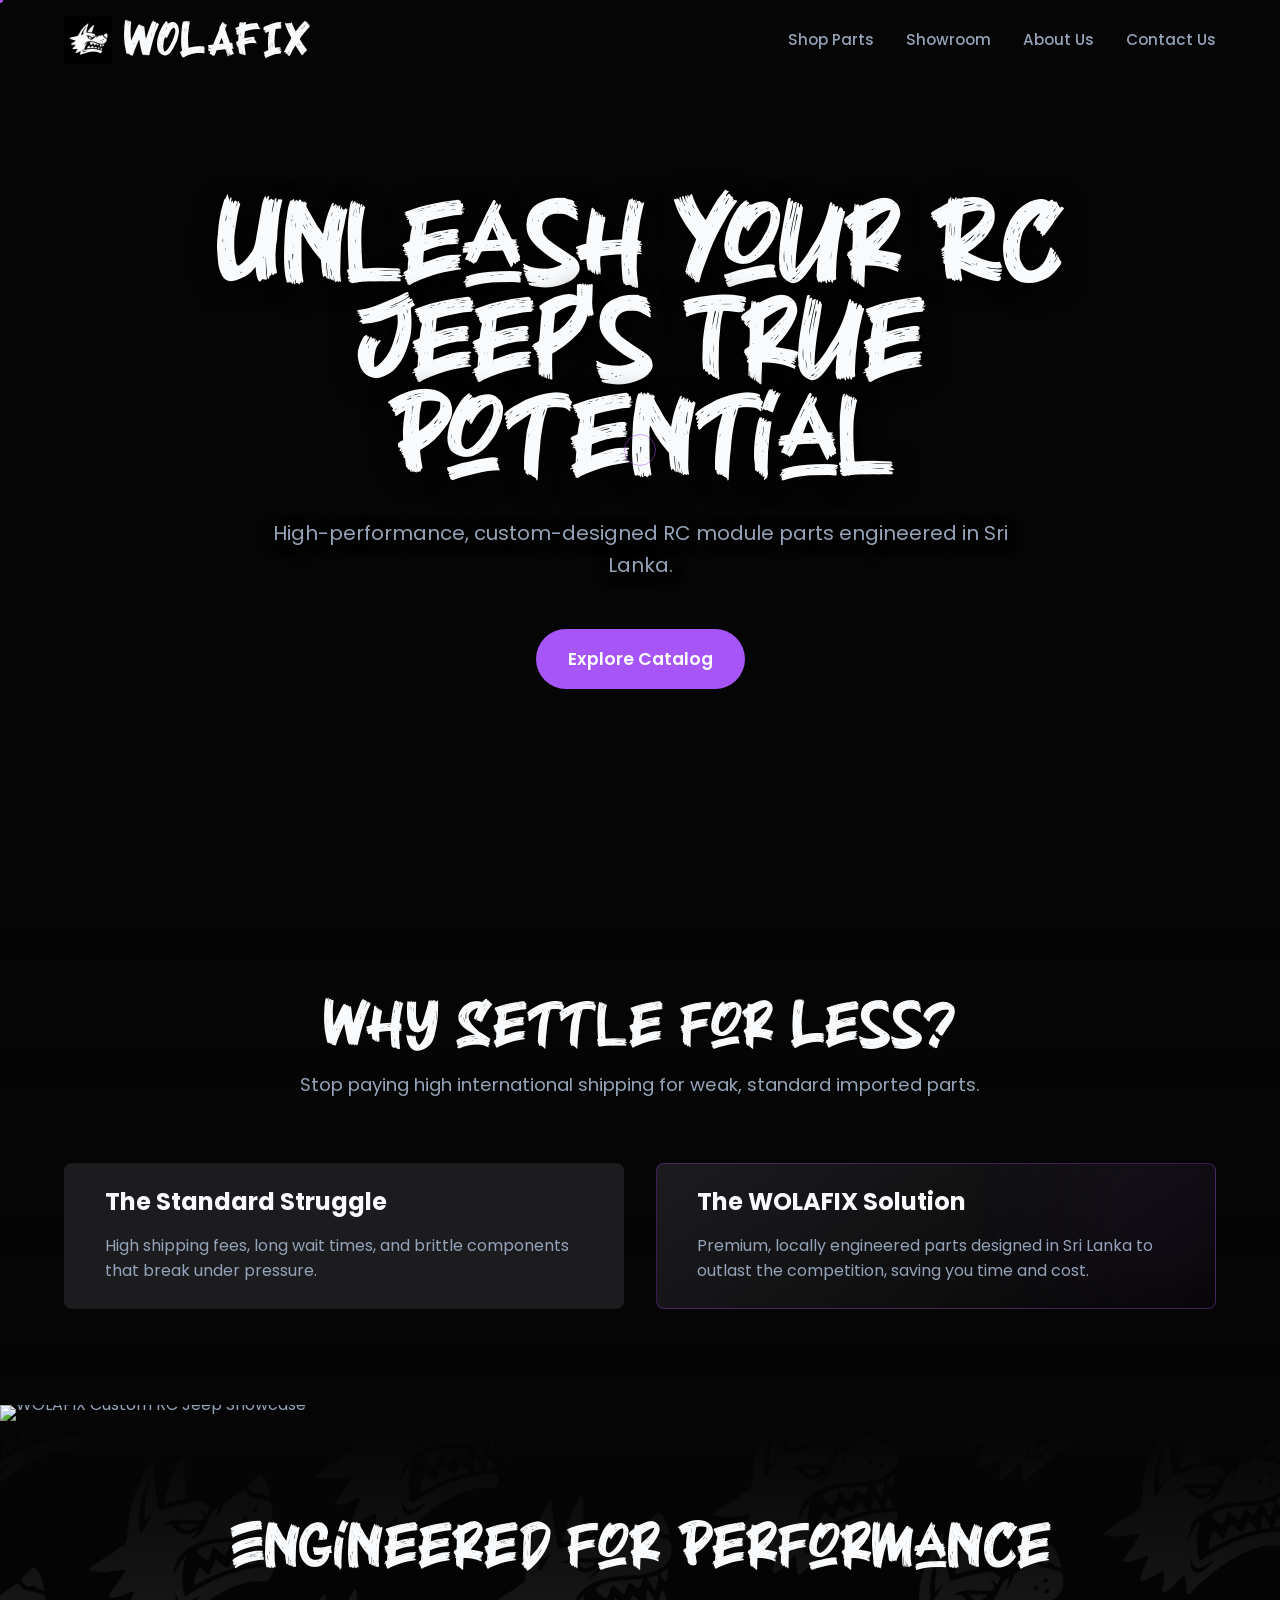
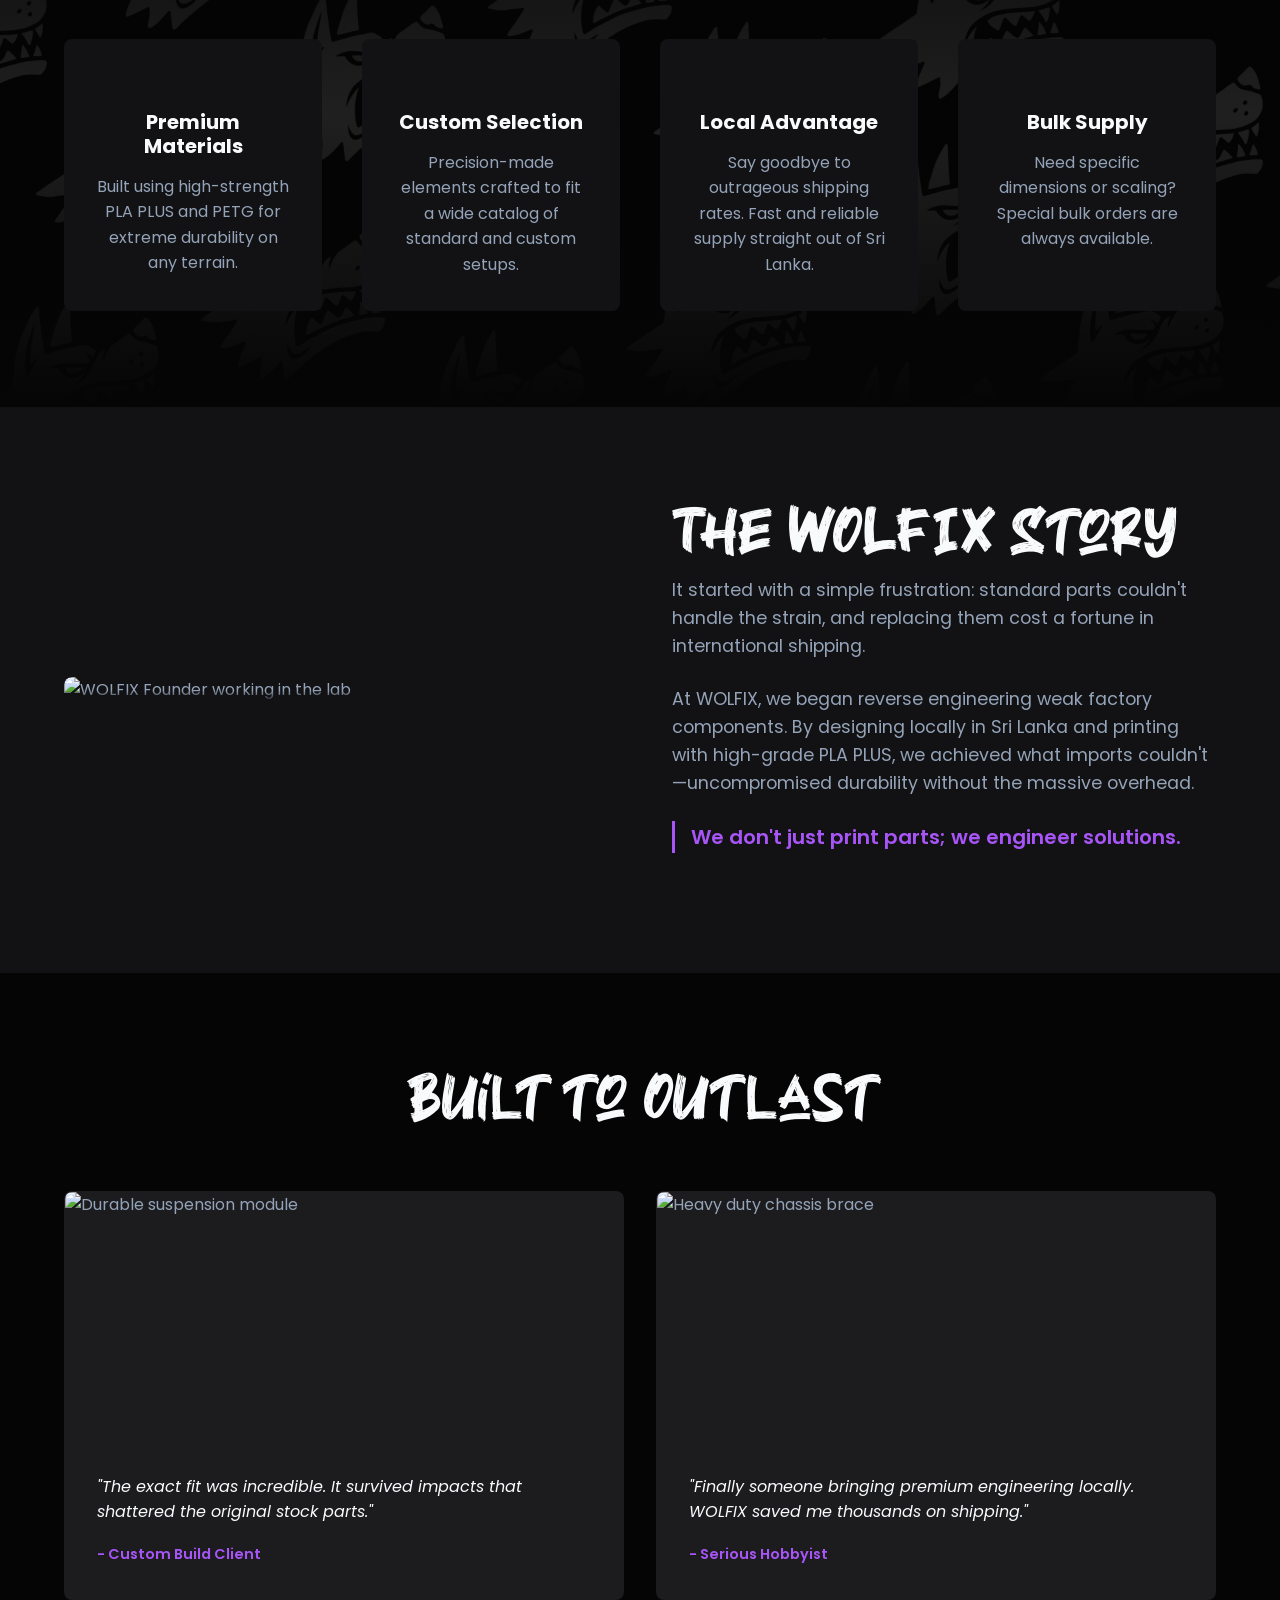
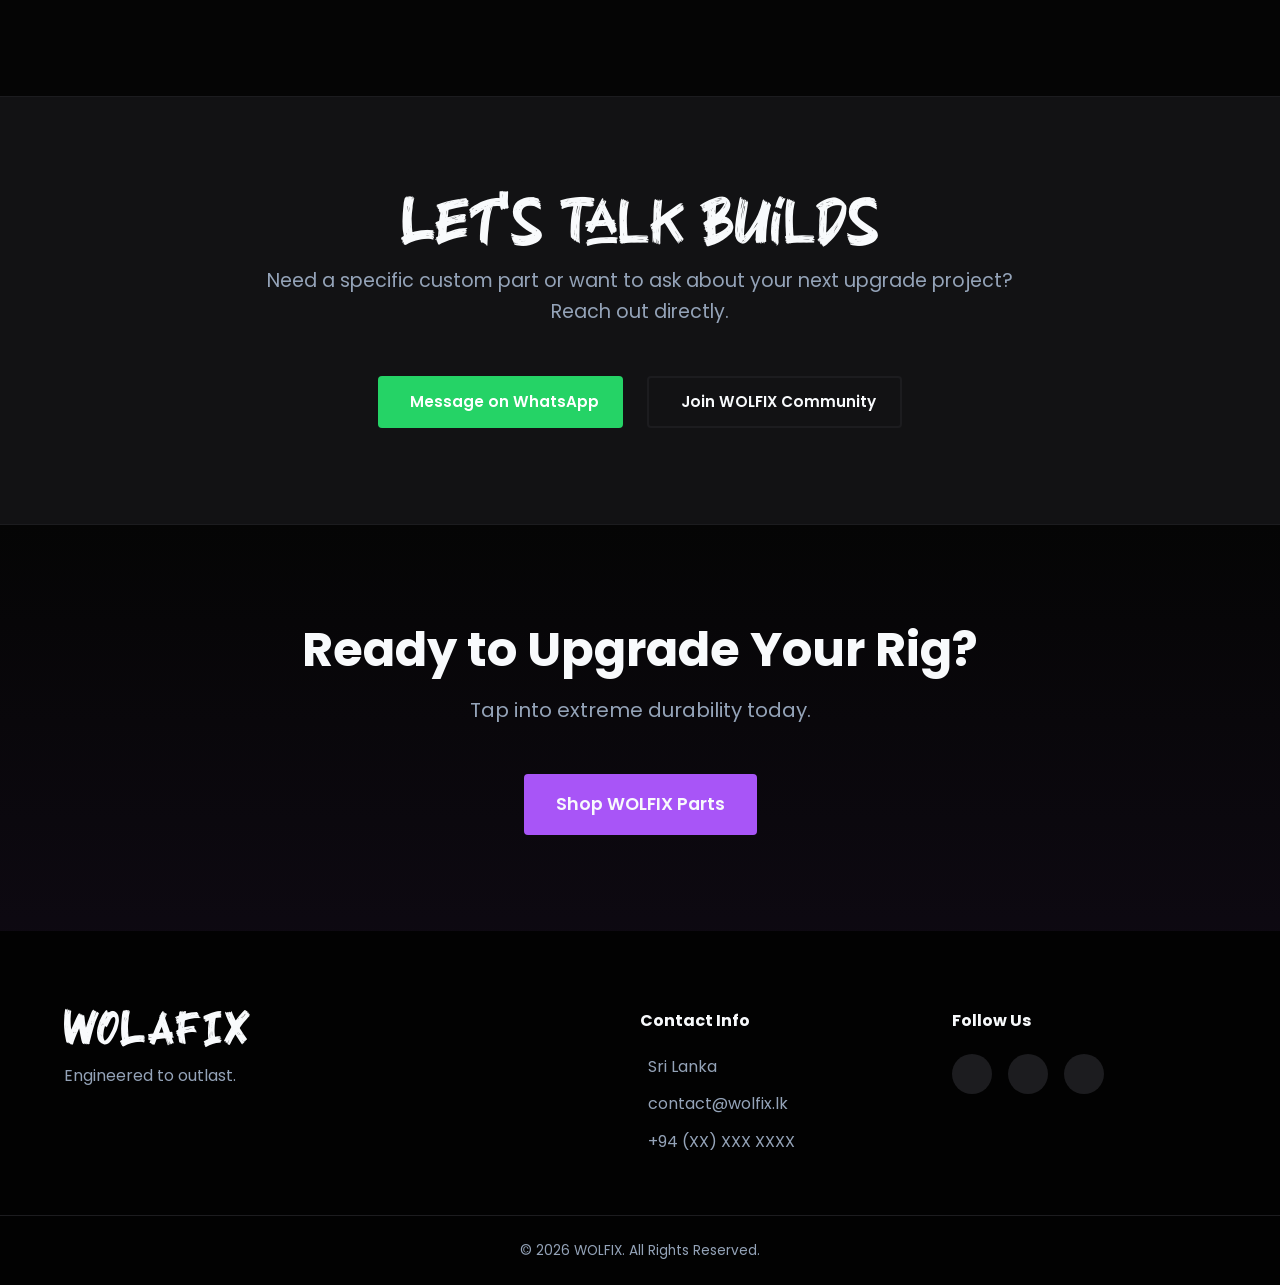
==== index.html @ de4fd27c "Complete 3 sections" ====
<!DOCTYPE html>
<html lang="en">

<head>
    <meta charset="UTF-8">
    <meta name="viewport" content="width=device-width, initial-scale=1.0">
    <title>WOLFIX | Premium RC Jeep Module Parts</title>
    <!-- Poppins Font -->
    <link rel="preconnect" href="https://fonts.googleapis.com">
    <link rel="preconnect" href="https://fonts.gstatic.com" crossorigin>
    <link href="https://fonts.googleapis.com/css2?family=Poppins:wght@300;400;500;600;700;800&display=swap"
        rel="stylesheet">
    <!-- Phosphor Icons -->
    <script src="https://unpkg.com/@phosphor-icons/web"></script>
    <!-- Animated Icons Scripts -->
    <script src="https://animatedicons.co/scripts/embed-animated-icons.js"></script>
    <link rel="stylesheet" href="style.css">
</head>

<body>

    <!-- Section 01: Header -->
    <header class="site-header">
        <div class="container header-inner">
            <a href="#" class="logo-container">
                <img src="images/logo.png" alt="WOLAFIX Logo" class="brand-logo">
                <span class="logo">WOLAFIX</span>
            </a>

            <nav class="desktop-nav">
                <ul class="nav-links">
                    <li><a href="#shop" class="nav-link">Shop Parts</a></li>
                    <li><a href="#showroom" class="nav-link">Showroom</a></li>
                    <li><a href="#about" class="nav-link">About Us</a></li>
                    <li><a href="#contact" class="nav-link">Contact Us</a></li>
                </ul>
            </nav>

            <button class="menu-toggle" aria-label="Toggle Menu">
                <i class="ph ph-list"></i>
            </button>
        </div>

        <!-- Mobile Dropdown Sidebar Menu -->
        <nav class="mobile-nav">
            <ul class="nav-links">
                <li><a href="#shop" class="nav-link">Shop Parts</a></li>
                <li><a href="#showroom" class="nav-link">Showroom</a></li>
                <li><a href="#about" class="nav-link">About Us</a></li>
                <li><a href="#contact" class="nav-link">Contact Us</a></li>
            </ul>
        </nav>
    </header>

    <main>
        <!-- Section 02: Hero -->
        <section class="hero hidden-section section-padding">
            <div class="container hero-inner text-center">
                <div class="hero-content mx-auto" style="max-width: 900px; margin: 0 auto;">
                    <h1 class="hero-title font-blackrocker">Unleash Your RC Jeep's True Potential</h1>
                    <p class="hero-subtitle font-poppins">High-performance, custom-designed RC module parts engineered
                        in Sri Lanka.</p>
                    <a href="#shop" class="btn btn-primary btn-large glow-hover btn-pill font-poppins">Explore
                        Catalog</a>
                </div>
            </div>
        </section>

        <!-- Section 03: The Problem/Solution -->
        <section class="problem-solution hidden-section section-padding">
            <div class="container">
                <div class="section-header text-center">
                    <h2 class="section-title">Why Settle for Less?</h2>
                    <p class="section-desc">Stop paying high international shipping for weak, standard imported parts.
                    </p>
                </div>

                <div class="solution-grid">
                    <div class="card problem-card">
                        <h3 class="card-title">The Standard Struggle</h3>
                        <p>High shipping fees, long wait times, and brittle components that break under pressure.</p>
                    </div>
                    <div class="card solution-card highlight-card">
                        <h3 class="card-title">The WOLAFIX Solution</h3>
                        <p>Premium, locally engineered parts designed in Sri Lanka to outlast the competition, saving
                            you time and cost.</p>
                    </div>
                </div>
            </div>
        </section>

        <!-- Section 03.5: Full Image Showcase -->
        <section class="full-width-image hidden-section">
            <img src="images/jp01.png" alt="WOLAFIX Custom RC Jeep Showcase" class="full-img">
        </section>

        <!-- Section 04: Features/Benefits -->
        <section class="features hidden-section section-padding">
            <div class="container">
                <h2 class="section-title text-center">Engineered for Performance</h2>
                <div class="features-grid">
                    <!-- Feature 1 -->
                    <div class="feature-item">
                        <div class="feature-icon" style="padding: 0; background: transparent;">
                            <animated-icons
                                src="https://animatedicons.co/get-icon?name=Product&style=minimalistic&token=64f0cb11-7ef5-4030-8e65-e6b4975a0256"
                                trigger="loop"
                                attributes='{"variationThumbColour":"#a855f7","variationName":"Two Tone","variationNumber":2,"numberOfGroups":2,"backgroundIsGroup":false,"strokeWidth":1,"defaultColours":{"group-1":"#f8fafc","group-2":"#a855f7","background":"transparent"}}'
                                height="65"
                                width="65"
                            ></animated-icons>
                        </div>
                        <h3 class="feature-title">Premium Materials</h3>
                        <p>Built using high-strength PLA PLUS and PETG for extreme durability on any terrain.</p>
                    </div>
                    <!-- Feature 2 -->
                    <div class="feature-item">
                        <div class="feature-icon" style="padding: 0; background: transparent;">
                            <animated-icons
                                src="https://animatedicons.co/get-icon?name=Man%20with%20Cart&style=minimalistic&token=dcd96639-df23-4ff0-880e-cc5596970a50"
                                trigger="loop"
                                attributes='{"variationThumbColour":"#a855f7","variationName":"Two Tone","variationNumber":2,"numberOfGroups":2,"backgroundIsGroup":false,"strokeWidth":1,"defaultColours":{"group-1":"#f8fafc","group-2":"#a855f7","background":"transparent"}}'
                                height="65"
                                width="65"
                            ></animated-icons>
                        </div>
                        <h3 class="feature-title">Custom Selection</h3>
                        <p>Precision-made elements crafted to fit a wide catalog of standard and custom setups.</p>
                    </div>
                    <!-- Feature 3 -->
                    <div class="feature-item">
                        <div class="feature-icon" style="padding: 0; background: transparent;">
                            <animated-icons
                                src="https://animatedicons.co/get-icon?name=location&style=minimalistic&token=45b3e531-a5b4-4725-afdf-330d67562c0e"
                                trigger="loop"
                                attributes='{"variationThumbColour":"#a855f7","variationName":"Two Tone","variationNumber":2,"numberOfGroups":2,"backgroundIsGroup":false,"strokeWidth":1,"defaultColours":{"group-1":"#f8fafc","group-2":"#a855f7","background":"transparent"}}'
                                height="65"
                                width="65"
                            ></animated-icons>
                        </div>
                        <h3 class="feature-title">Local Advantage</h3>
                        <p>Say goodbye to outrageous shipping rates. Fast and reliable supply straight out of Sri Lanka.
                        </p>
                    </div>
                    <!-- Feature 4 -->
                    <div class="feature-item">
                        <div class="feature-icon" style="padding: 0; background: transparent;">
                            <animated-icons
                                src="https://animatedicons.co/get-icon?name=Cart%20V1&style=minimalistic&token=59221abf-fecf-42e8-8159-20b4d18b8713"
                                trigger="loop"
                                attributes='{"variationThumbColour":"#a855f7","variationName":"Two Tone","variationNumber":2,"numberOfGroups":2,"backgroundIsGroup":false,"strokeWidth":1,"defaultColours":{"group-1":"#f8fafc","group-2":"#a855f7","background":"transparent"}}'
                                height="65"
                                width="65"
                            ></animated-icons>
                        </div>
                        <h3 class="feature-title">Bulk Supply</h3>
                        <p>Need specific dimensions or scaling? Special bulk orders are always available.</p>
                    </div>
                </div>
            </div>
        </section>

        <!-- Section 05: About the Founder -->
        <section id="about" class="about-founder hidden-section section-padding">
            <div class="container split-layout">
                <div class="about-image-wrapper">
                    <!-- Placeholder Founder Image -->
                    <img src="images/founder-workshop.png" alt="WOLFIX Founder working in the lab" class="founder-img">
                </div>
                <div class="about-content">
                    <h2 class="section-title">The WOLFIX Story</h2>
                    <p>It started with a simple frustration: standard parts couldn't handle the strain, and replacing
                        them cost a fortune in international shipping.</p>
                    <p>At WOLFIX, we began reverse engineering weak factory components. By designing locally in Sri
                        Lanka and printing with high-grade PLA PLUS, we achieved what imports couldn't—uncompromised
                        durability without the massive overhead.</p>
                    <p class="highlight-text">We don't just print parts; we engineer solutions.</p>
                </div>
            </div>
        </section>

        <!-- Section 06: Testimonials / Proof -->
        <section class="testimonials hidden-section section-padding">
            <div class="container">
                <h2 class="section-title text-center">Built to Outlast</h2>
                <div class="gallery-grid">
                    <div class="gallery-item card">
                        <img src="images/proof01.png" alt="Durable suspension module" class="proof-img">
                        <div class="quote">
                            <p>"The exact fit was incredible. It survived impacts that shattered the original stock
                                parts."</p>
                            <span class="author">- Custom Build Client</span>
                        </div>
                    </div>
                    <div class="gallery-item card">
                        <img src="images/proof02.png" alt="Heavy duty chassis brace" class="proof-img">
                        <div class="quote">
                            <p>"Finally someone bringing premium engineering locally. WOLFIX saved me thousands on
                                shipping."</p>
                            <span class="author">- Serious Hobbyist</span>
                        </div>
                    </div>
                </div>
            </div>
        </section>

        <!-- Section 07: Contact Us -->
        <section id="contact" class="contact hidden-section section-padding">
            <div class="container text-center max-w-lg">
                <h2 class="section-title">Let's Talk Builds</h2>
                <p class="contact-desc">Need a specific custom part or want to ask about your next upgrade project?
                    Reach out directly.</p>

                <div class="contact-actions">
                    <a href="https://wa.me/94700000000" target="_blank" class="btn btn-primary btn-whatsapp hover-lift">
                        <i class="ph ph-whatsapp-logo"></i> Message on WhatsApp
                    </a>
                    <a href="#" target="_blank" class="btn btn-secondary hover-lift">
                        <i class="ph ph-users"></i> Join WOLFIX Community
                    </a>
                </div>
            </div>
        </section>

        <!-- Section 08: Final Call to Action -->
        <section class="final-cta hidden-section section-padding cta-bg">
            <div class="container text-center">
                <h2 class="cta-title">Ready to Upgrade Your Rig?</h2>
                <p class="cta-subtitle">Tap into extreme durability today.</p>
                <a href="#shop" class="btn btn-primary btn-large glow-hover">Shop WOLFIX Parts</a>
            </div>
        </section>
    </main>

    <!-- Section 09: Footer -->
    <footer class="site-footer">
        <div class="container footer-inner">
            <div class="footer-brand">
                <h3 class="logo footer-logo">WOLAFIX</h3>
                <p>Engineered to outlast.</p>
            </div>

            <div class="footer-contact">
                <h4>Contact Info</h4>
                <p><i class="ph ph-map-pin"></i> Sri Lanka</p>
                <p><i class="ph ph-envelope"></i> contact@wolfix.lk</p>
                <p><i class="ph ph-phone"></i> +94 (XX) XXX XXXX</p>
            </div>

            <div class="footer-social">
                <h4>Follow Us</h4>
                <div class="social-links">
                    <a href="#" aria-label="Facebook"><i class="ph ph-facebook-logo"></i></a>
                    <a href="#" aria-label="Instagram"><i class="ph ph-instagram-logo"></i></a>
                    <a href="#" aria-label="TikTok"><i class="ph ph-tiktok-logo"></i></a>
                </div>
            </div>
        </div>
        <div class="footer-bottom text-center">
            <p>&copy; 2026 WOLFIX. All Rights Reserved.</p>
        </div>
    </footer>

    <script src="main.js"></script>
    <script src="cursor.js"></script>
</body>

</html>
---- style.css ----
/*=============================================================================
  WOLFIX | Premium RC Jeep Module Parts - CSS Stylesheet
=============================================================================*/
@font-face {
    font-family: 'BlackRocker';
    src: url('./fonts/black-rocker-font/BlackRocker-ZVOpB.otf') format('opentype');
    font-weight: normal;
    font-style: normal;
}

/* CSS Variables */
:root {
    --color-bg-black: #050505;
    --color-bg-ash: #121214;
    --color-bg-ash-light: #1c1c1f;
    --color-primary-purple: #a855f7;
    --color-primary-purple-glow: rgba(168, 85, 247, 0.4);
    --color-primary-purple-hover: #b975f8;
    
    --color-text-white: #f8fafc;
    --color-text-ash: #94a3b8;
    
    --font-heading: 'Poppins', sans-serif;
    --font-body: 'Poppins', sans-serif;
    
    --transition-fast: 0.2s ease-out;
    --transition-smooth: 0.4s cubic-bezier(0.16, 1, 0.3, 1);
}

/* Reset & Base Styles */
* {
    margin: 0;
    padding: 0;
    box-sizing: border-box;
}

html {
    scroll-behavior: smooth;
    scroll-padding-top: 80px;
    font-size: 16px;
}

body {
    font-family: var(--font-body);
    background-color: var(--color-bg-black);
    color: var(--color-text-ash);
    line-height: 1.6;
    overflow-x: hidden;
}

/*=========================================
  Custom Cursor
=========================================*/
body.has-custom-cursor,
body.has-custom-cursor a,
body.has-custom-cursor button,
body.has-custom-cursor .btn {
    cursor: none !important;
}

.cursor-dot {
    position: fixed;
    top: 0; left: 0;
    width: 6px; height: 6px;
    background-color: var(--color-primary-purple);
    border-radius: 50%;
    pointer-events: none;
    z-index: 10000;
    transform: translate(-50%, -50%);
    transition: width var(--transition-fast), height var(--transition-fast), background-color var(--transition-fast);
}

.cursor-ring {
    position: fixed;
    top: 0; left: 0;
    width: 32px; height: 32px;
    border: 1px solid rgba(168, 85, 247, 0.5);
    background-color: transparent;
    border-radius: 50%;
    pointer-events: none;
    z-index: 9999;
    transform: translate(-50%, -50%);
    transition: width var(--transition-fast), height var(--transition-fast), background-color var(--transition-fast), border-color var(--transition-fast);
}

body.cursor-hover .cursor-dot {
    background-color: var(--color-text-white);
    width: 4px; height: 4px;
}

body.cursor-hover .cursor-ring {
    width: 50px; height: 50px;
    border-color: var(--color-primary-purple);
    background-color: rgba(168, 85, 247, 0.1);
}

h1, h2, h3, h4, h5, h6 {
    font-family: var(--font-heading);
    color: var(--color-text-white);
    font-weight: 700;
    line-height: 1.2;
}

a {
    text-decoration: none;
    color: inherit;
    transition: color var(--transition-fast);
}

img {
    max-width: 100%;
    height: auto;
    display: block;
}

.container {
    max-width: 1200px;
    margin: 0 auto;
    padding: 0 1.5rem;
}

.text-center { text-align: center; }
.max-w-lg { max-width: 800px; margin: 0 auto; }

.section-padding {
    padding: 6rem 0;
}

/* Buttons */
.btn {
    display: inline-flex;
    align-items: center;
    justify-content: center;
    gap: 0.5rem;
    padding: 0.75rem 1.5rem;
    border-radius: 4px;
    font-weight: 600;
    font-size: 0.95rem;
    transition: all var(--transition-smooth);
    cursor: pointer;
    border: none;
}

.btn-large {
    padding: 1rem 2rem;
    font-size: 1.1rem;
}

.btn-primary {
    background-color: var(--color-primary-purple);
    color: var(--color-text-white);
}

.btn-secondary {
    background-color: transparent;
    border: 2px solid var(--color-bg-ash-light);
    color: var(--color-text-white);
}

.btn-secondary:hover {
    border-color: var(--color-primary-purple);
    background-color: rgba(168, 85, 247, 0.1);
}

.btn-primary:hover, .glow-hover:hover {
    background-color: var(--color-primary-purple-hover);
    transform: translateY(-3px);
    box-shadow: 0 8px 25px var(--color-primary-purple-glow);
}

.hover-lift:hover {
    transform: translateY(-3px);
}

.btn-whatsapp {
    background-color: #25D366; /* WhatsApp brand color */
    color: #fff;
}
.btn-whatsapp:hover {
    background-color: #22c55e;
    box-shadow: 0 8px 25px rgba(37, 211, 102, 0.4);
}

/*=========================================
  Header & Navigation
=========================================*/
.site-header {
    background-color: transparent;
    position: fixed;
    top: 0;
    width: 100%;
    z-index: 1000;
}

.header-inner {
    display: flex;
    justify-content: space-between;
    align-items: center;
    height: 80px;
}

.logo-container {
    display: flex;
    align-items: center;
    gap: 0.75rem;
    text-decoration: none;
}

.brand-logo {
    height: 48px;
    width: auto;
    object-fit: contain;
}

.logo {
    font-family: 'BlackRocker', cursive;
    font-size: 2.25rem;
    font-weight: normal;
    letter-spacing: 1px;
    color: var(--color-text-white);
    line-height: 1;
}

.desktop-nav ul {
    list-style: none;
    display: flex;
    gap: 2rem;
}

.nav-link {
    font-size: 0.95rem;
    font-weight: 500;
    position: relative;
}

.nav-link:hover {
    color: var(--color-primary-purple);
}

.nav-link::after {
    content: '';
    position: absolute;
    width: 0%;
    height: 2px;
    bottom: -4px;
    left: 0;
    background-color: var(--color-primary-purple);
    transition: width var(--transition-fast);
}

.nav-link:hover::after {
    width: 100%;
}

.menu-toggle {
    display: none;
    background: none;
    border: none;
    color: var(--color-text-white);
    font-size: 2rem;
    cursor: pointer;
}

/* Mobile Nav */
.mobile-nav {
    display: none;
    background-color: var(--color-bg-ash);
    position: absolute;
    top: 80px;
    left: 0;
    width: 100%;
    padding: 2rem 0;
    box-shadow: 0 10px 30px rgba(0,0,0,0.5);
    border-bottom: 1px solid var(--color-bg-ash-light);
}

.mobile-nav.open {
    display: block;
    animation: slideDown 0.3s ease-out;
}

.mobile-nav .nav-links {
    list-style: none;
    display: flex;
    flex-direction: column;
    align-items: center;
    gap: 1.5rem;
}

.btn-mobile {
    margin-top: 1rem;
}

@keyframes slideDown {
    from { opacity: 0; transform: translateY(-10px); }
    to { opacity: 1; transform: translateY(0); }
}

/*=========================================
  Section 02: Hero
=========================================*/
.hero {
    background: linear-gradient(to bottom, rgba(5, 5, 5, 0.8) 0%, rgba(5, 5, 5, 0.35) 50%, rgba(5, 5, 5, 0.95) 100%),
                url('images/headerimage1.png') no-repeat center center;
    background-size: cover;
    min-height: 100vh;
    display: flex;
    align-items: center;
    padding-top: 80px;
}

.hero-inner {
    display: block;
    text-align: center;
}

.hero-title.font-blackrocker {
    font-family: 'BlackRocker', cursive;
    font-size: 5.5rem;
    font-weight: normal;
    margin-bottom: 2rem;
    line-height: 1.1;
    color: var(--color-text-white);
    text-shadow: 0 5px 25px rgba(0, 0, 0, 0.9);
}

.hero-subtitle.font-poppins {
    font-family: 'Poppins', sans-serif;
    font-size: 1.25rem;
    margin-bottom: 3rem;
    max-width: 800px;
    margin-left: auto;
    margin-right: auto;
    text-shadow: 0 2px 15px rgba(0, 0, 0, 0.9);
}

.btn-pill {
    border-radius: 30px !important;
}

.font-poppins {
    font-family: 'Poppins', sans-serif;
}

/*=========================================
  Section 03: Problem / Solution
=========================================*/
.problem-solution {
    background: linear-gradient(to bottom, var(--color-bg-black) 0%, rgba(5, 5, 5, 0.6) 50%, var(--color-bg-black) 100%),
                url('images/showcase01.png') no-repeat center center;
    background-size: cover;
}

.section-header {
    margin-bottom: 4rem;
}

.section-title {
    font-family: 'BlackRocker', cursive;
    font-size: 3rem;
    margin-bottom: 1rem;
    font-weight: normal;
    letter-spacing: 1px;
}

.section-desc {
    font-family: 'Poppins', sans-serif;
    font-size: 1.15rem;
}

.solution-grid {
    display: grid;
    grid-template-columns: 1fr 1fr;
    gap: 2rem;
}

.card {
    background-color: var(--color-bg-ash-light);
    border-radius: 8px;
    padding: 1.5rem 2.5rem;
    border: 1px solid transparent;
    transition: transform var(--transition-smooth), border-color var(--transition-smooth);
}

.card:hover {
    transform: translateY(-5px);
}

.card-icon {
    font-size: 3rem;
    margin-bottom: 1.5rem;
    color: var(--color-text-ash);
}

.card-title {
    font-size: 1.5rem;
    margin-bottom: 1rem;
}

.highlight-card {
    background: linear-gradient(145deg, var(--color-bg-ash-light), var(--color-bg-black));
    border-color: rgba(168, 85, 247, 0.3);
    position: relative;
    overflow: hidden;
}

.highlight-card::before {
    content: '';
    position: absolute;
    top: 0; right: 0; width: 100px; height: 100px;
    background: var(--color-primary-purple);
    filter: blur(80px);
    opacity: 0.2;
}

.highlight-icon {
    color: var(--color-primary-purple);
}

/*=========================================
  Section 03.5: Full Image Showcase
=========================================*/
.full-width-image {
    width: 100%;
    line-height: 0;
}

.full-img {
    width: 100%;
    height: auto;
    display: block;
}

/*=========================================
  Section 04: Features
=========================================*/
.features {
    background: linear-gradient(to bottom, var(--color-bg-black) 0%, rgba(5, 5, 5, 0.7) 50%, var(--color-bg-black) 100%),
                url('images/backgrnd.png') no-repeat center center;
    background-size: cover;
}

.features-grid {
    display: grid;
    grid-template-columns: repeat(auto-fit, minmax(240px, 1fr));
    gap: 2.5rem;
    margin-top: 4rem;
}

.feature-item {
    text-align: center;
    padding: 2rem;
    border-radius: 8px;
    background-color: var(--color-bg-ash);
    transition: all var(--transition-smooth);
    border: 1px solid transparent;
}

.feature-item:hover {
    transform: translateY(-8px);
    border-color: rgba(168, 85, 247, 0.2);
    box-shadow: 0 10px 30px rgba(0,0,0,0.4);
}

.feature-icon {
    font-size: 2.5rem;
    color: var(--color-primary-purple);
    margin-bottom: 1.25rem;
    display: inline-flex;
    padding: 1rem;
    background-color: rgba(168, 85, 247, 0.1);
    border-radius: 50%;
}

.feature-title {
    font-size: 1.25rem;
    margin-bottom: 1rem;
}

/*=========================================
  Section 05: About Founder
=========================================*/
.about-founder {
    background-color: var(--color-bg-ash);
}

.split-layout {
    display: grid;
    grid-template-columns: 1fr 1fr;
    gap: 4rem;
    align-items: center;
}

.about-image-wrapper {
    border-radius: 8px;
    overflow: hidden;
    position: relative;
}

.about-image-wrapper::after {
    content: '';
    position: absolute;
    top: 0; left: 0; width: 100%; height: 100%;
    background: linear-gradient(to top, var(--color-bg-ash), transparent 50%);
}

.founder-img {
    width: 100%;
    border-radius: 8px;
}

.about-content p {
    margin-bottom: 1.5rem;
    font-size: 1.1rem;
}

.highlight-text {
    color: var(--color-primary-purple);
    font-weight: 600;
    font-size: 1.25rem !important;
    border-left: 3px solid var(--color-primary-purple);
    padding-left: 1rem;
}

/*=============================================================================
  Section 06: Testimonials / Gallery
=============================================================================*/
.gallery-grid {
    display: grid;
    grid-template-columns: repeat(auto-fit, minmax(300px, 1fr));
    gap: 2rem;
    margin-top: 4rem;
}

.gallery-item {
    padding: 0; /* Override card padding */
    overflow: hidden;
}

.proof-img {
    width: 100%;
    height: 250px;
    object-fit: cover;
    border-bottom: 1px solid var(--color-bg-ash-light);
    transition: transform var(--transition-smooth);
}

.gallery-item:hover .proof-img {
    transform: scale(1.03);
}

.quote {
    padding: 2rem;
}

.quote p {
    font-style: italic;
    margin-bottom: 1rem;
    color: var(--color-text-white);
}

.author {
    color: var(--color-primary-purple);
    font-weight: 600;
    font-size: 0.9rem;
}

/*=========================================
  Section 07: Contact
=========================================*/
.contact {
    background-color: var(--color-bg-ash);
    border-top: 1px solid var(--color-bg-ash-light);
    border-bottom: 1px solid var(--color-bg-ash-light);
}

.contact-desc {
    font-size: 1.2rem;
    margin-bottom: 3rem;
}

.contact-actions {
    display: flex;
    justify-content: center;
    gap: 1.5rem;
    flex-wrap: wrap;
}

/*=========================================
  Section 08: CTA
=========================================*/
.cta-bg {
    background: linear-gradient(180deg, var(--color-bg-black) 0%, rgba(168,85,247,0.05) 100%);
    position: relative;
}

.cta-title {
    font-size: 3rem;
    margin-bottom: 1rem;
}

.cta-subtitle {
    font-size: 1.25rem;
    margin-bottom: 3rem;
    color: var(--color-text-ash);
}

/*=========================================
  Section 09: Footer
=========================================*/
.site-footer {
    background-color: #020202;
    padding-top: 5rem;
}

.footer-inner {
    display: grid;
    grid-template-columns: 2fr 1fr 1fr;
    gap: 3rem;
    margin-bottom: 3rem;
}

.footer-logo {
    margin-bottom: 1rem;
}

.footer-contact h4, .footer-social h4 {
    margin-bottom: 1.5rem;
    color: var(--color-text-white);
}

.footer-contact p {
    display: flex;
    align-items: center;
    gap: 0.5rem;
    margin-bottom: 0.75rem;
}

.social-links {
    display: flex;
    gap: 1rem;
}

.social-links a {
    display: flex;
    align-items: center;
    justify-content: center;
    width: 40px;
    height: 40px;
    background-color: var(--color-bg-ash-light);
    border-radius: 50%;
    font-size: 1.25rem;
}

.social-links a:hover {
    background-color: var(--color-primary-purple);
    color: var(--color-text-white);
    transform: translateY(-3px);
}

.footer-bottom {
    padding: 1.5rem 0;
    border-top: 1px solid var(--color-bg-ash-light);
    font-size: 0.85rem;
}

/*=========================================
  Scroll Animations
=========================================*/
.hidden-section {
    opacity: 0;
    transform: translateY(40px);
    transition: all 0.8s cubic-bezier(0.16, 1, 0.3, 1);
}

.hidden-section.show {
    opacity: 1;
    transform: translateY(0);
}

/*=========================================
  Media Queries (Responsiveness)
=========================================*/
@media (max-width: 992px) {
    .hero-title { font-size: 2.8rem; }
    .hero-inner { grid-template-columns: 1fr; text-align: center; }
    .split-layout { grid-template-columns: 1fr; }
    .about-image-wrapper { order: -1; }
    .footer-inner { grid-template-columns: 1fr 1fr; }
    .problem-solution .solution-grid { grid-template-columns: 1fr; }
}

@media (max-width: 768px) {
    .desktop-nav, .site-header .btn-primary { display: none; }
    .menu-toggle { display: block; }
    .hero-title { font-size: 2.25rem; }
    .section-title { font-size: 2rem; }
    .footer-inner { grid-template-columns: 1fr; text-align: center; }
    .footer-contact p { justify-content: center; }
    .social-links { justify-content: center; }
    .contact-actions { flex-direction: column; }
}
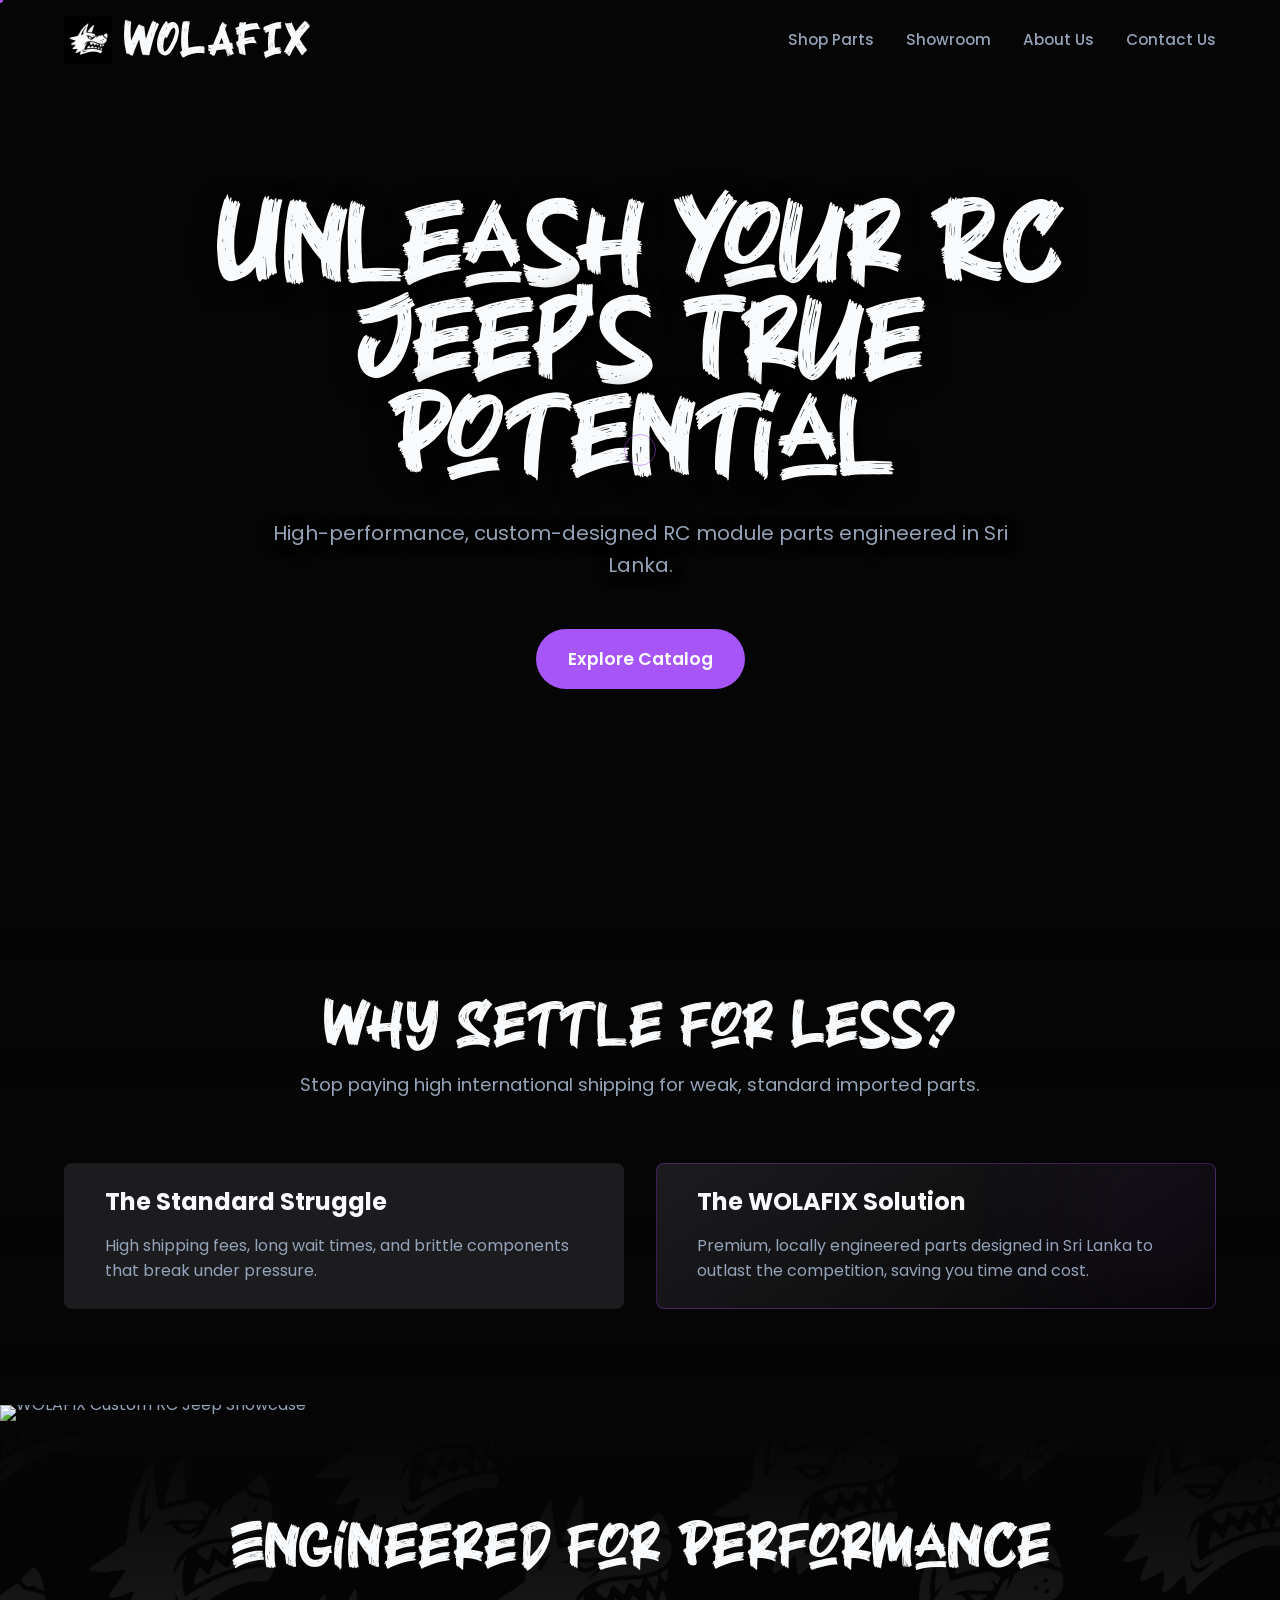
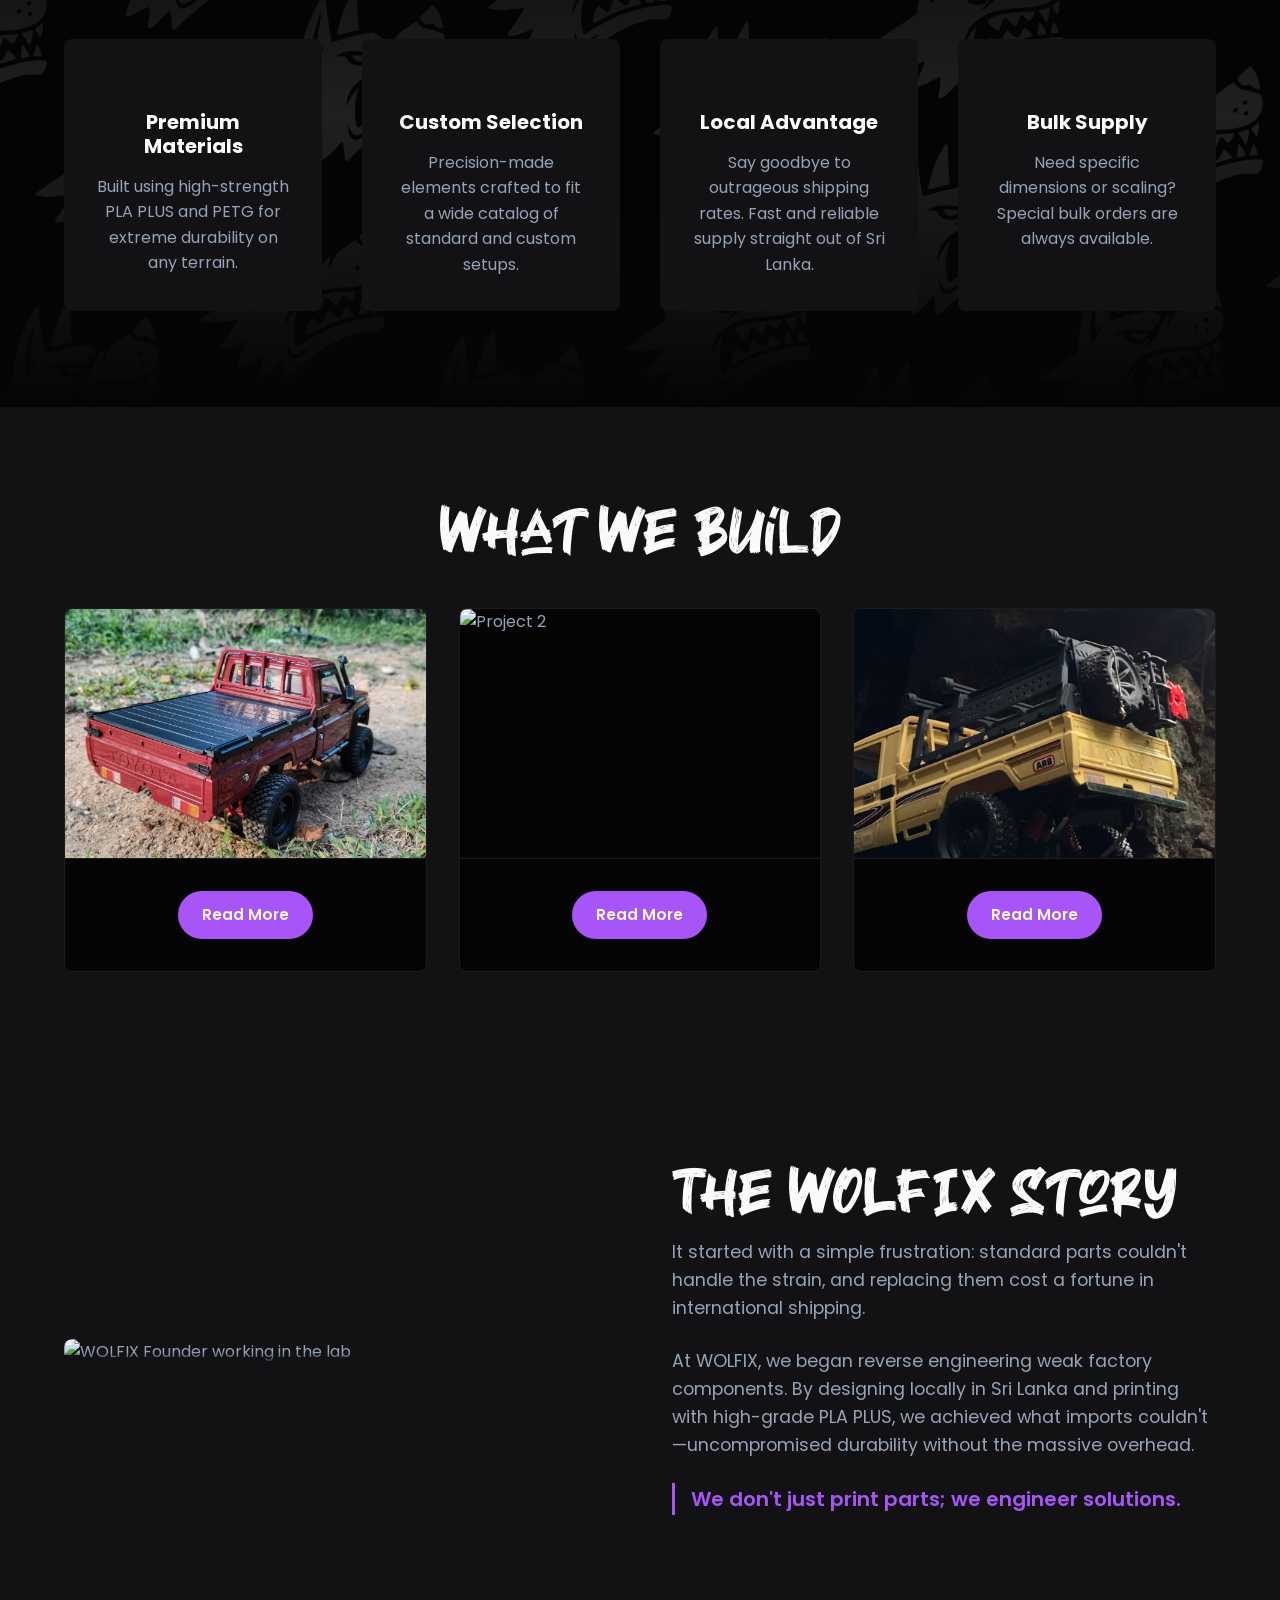
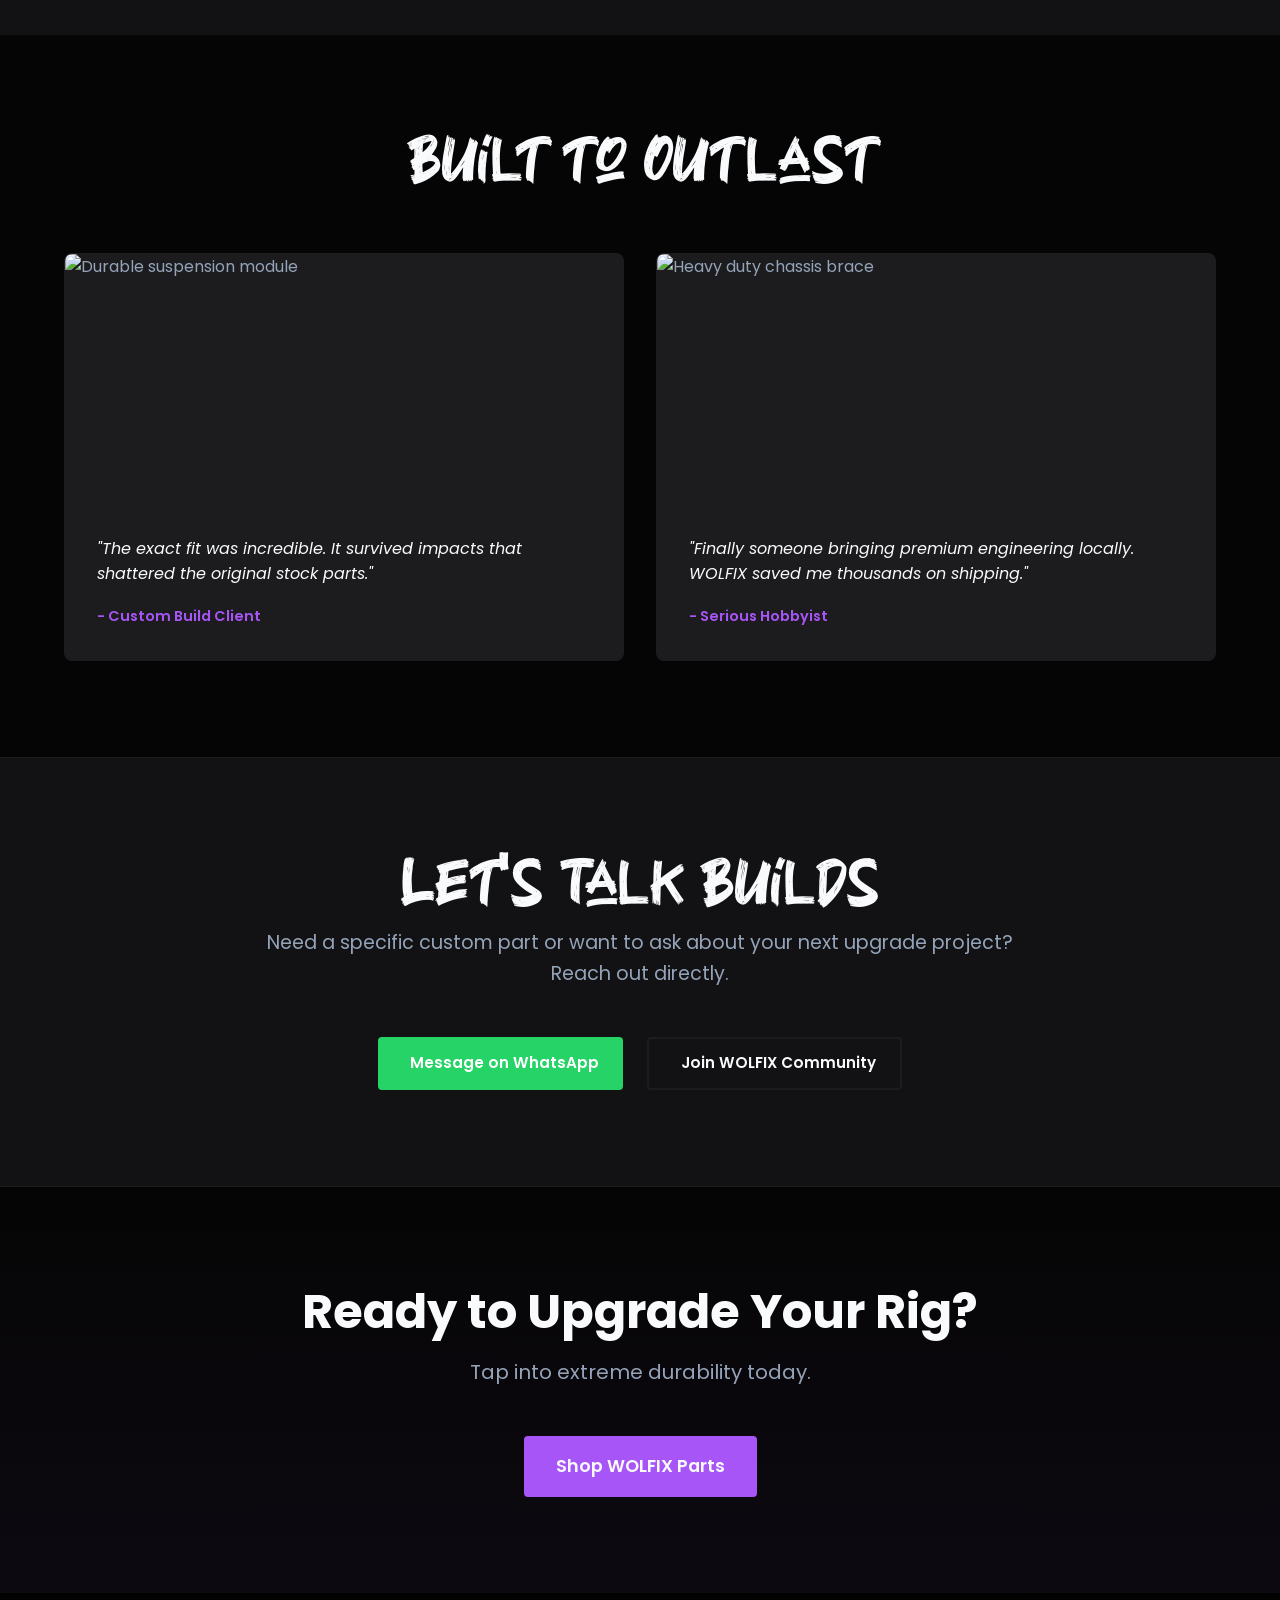
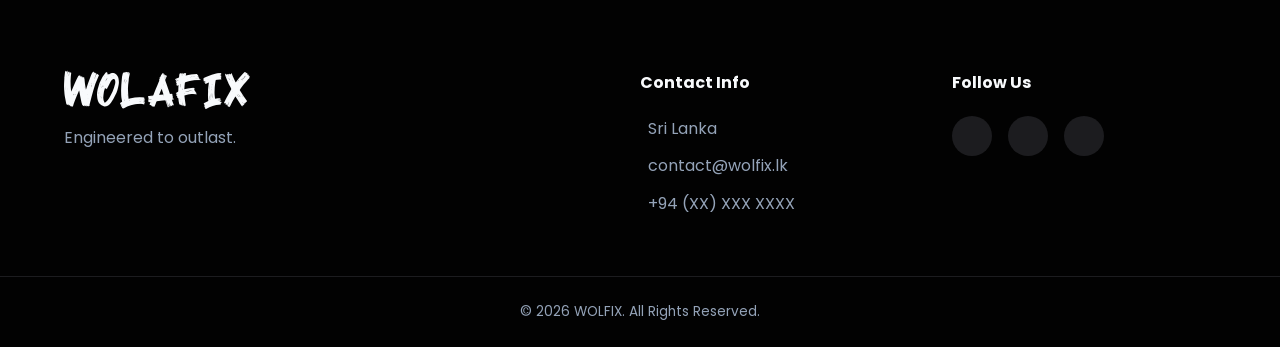
==== commit d9b9085b: "added 3gd in What we build sections" ====
--- a/index.html
+++ b/index.html
@@ -160,6 +160,33 @@
             </div>
         </section>
 
+        <!-- Section 04.5: What We Build -->
+        <section class="what-we-build hidden-section section-padding">
+            <div class="container">
+                <h2 class="section-title text-center">What We Build</h2>
+                <div class="projects-grid">
+                    <div class="project-card">
+                        <img src="images/prj1.jpeg" alt="Project 1" class="project-img">
+                        <div class="project-content text-center">
+                            <a href="#" class="btn btn-primary btn-pill font-poppins">Read More</a>
+                        </div>
+                    </div>
+                    <div class="project-card">
+                        <img src="images/prj2.png" alt="Project 2" class="project-img">
+                        <div class="project-content text-center">
+                            <a href="#" class="btn btn-primary btn-pill font-poppins">Read More</a>
+                        </div>
+                    </div>
+                    <div class="project-card">
+                        <img src="images/prj3.png" alt="Project 3" class="project-img">
+                        <div class="project-content text-center">
+                            <a href="#" class="btn btn-primary btn-pill font-poppins">Read More</a>
+                        </div>
+                    </div>
+                </div>
+            </div>
+        </section>
+
         <!-- Section 05: About the Founder -->
         <section id="about" class="about-founder hidden-section section-padding">
             <div class="container split-layout">
--- a/style.css
+++ b/style.css
@@ -478,6 +478,45 @@
 }
 
 /*=========================================
+  Section 04.5: What We Build
+=========================================*/
+.what-we-build {
+    background-color: var(--color-bg-ash);
+}
+
+.projects-grid {
+    display: grid;
+    grid-template-columns: repeat(auto-fit, minmax(300px, 1fr));
+    gap: 2rem;
+    margin-top: 3rem;
+}
+
+.project-card {
+    background-color: var(--color-bg-black);
+    border-radius: 8px;
+    overflow: hidden;
+    border: 1px solid var(--color-bg-ash-light);
+    transition: transform var(--transition-smooth), border-color var(--transition-smooth);
+}
+
+.project-card:hover {
+    transform: translateY(-8px);
+    border-color: var(--color-primary-purple);
+    box-shadow: 0 10px 30px rgba(0,0,0,0.5);
+}
+
+.project-img {
+    width: 100%;
+    height: 250px;
+    object-fit: cover;
+    border-bottom: 1px solid var(--color-bg-ash-light);
+}
+
+.project-content {
+    padding: 2rem;
+}
+
+/*=========================================
   Section 05: About Founder
 =========================================*/
 .about-founder {
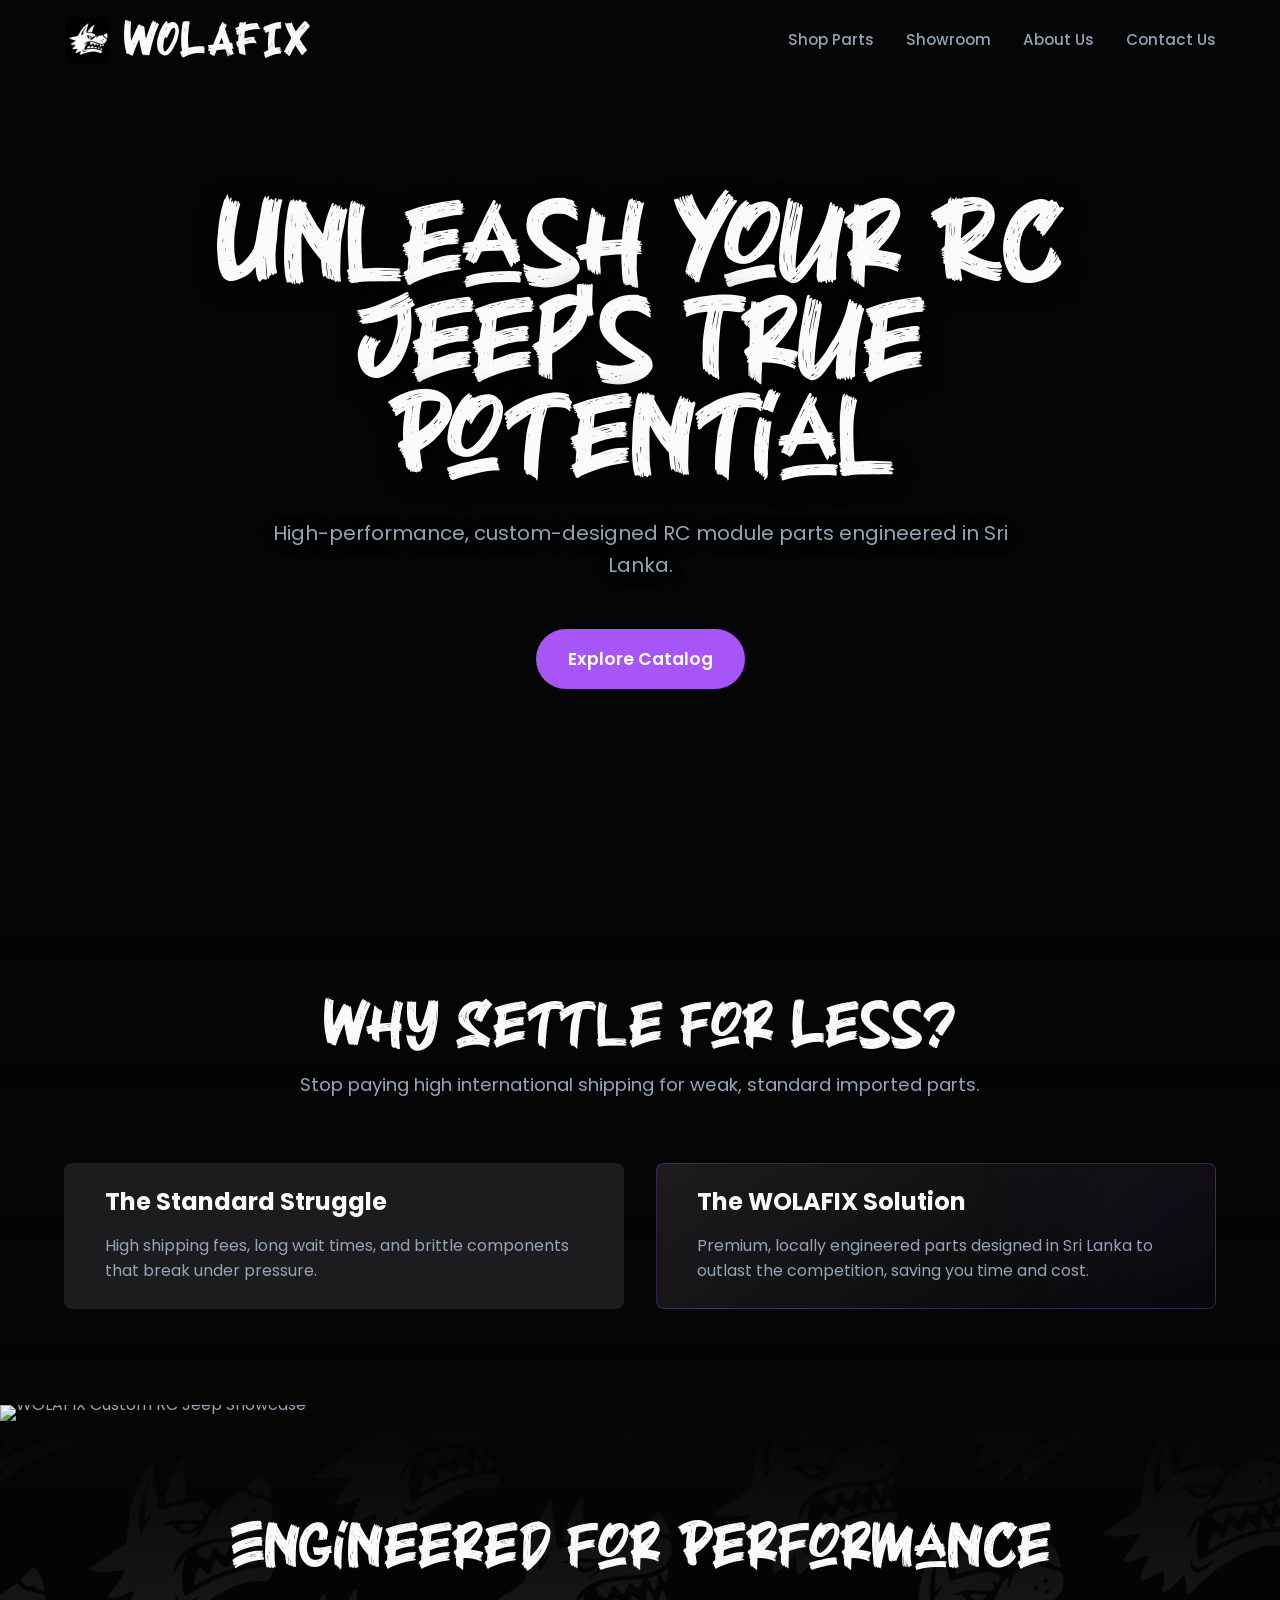
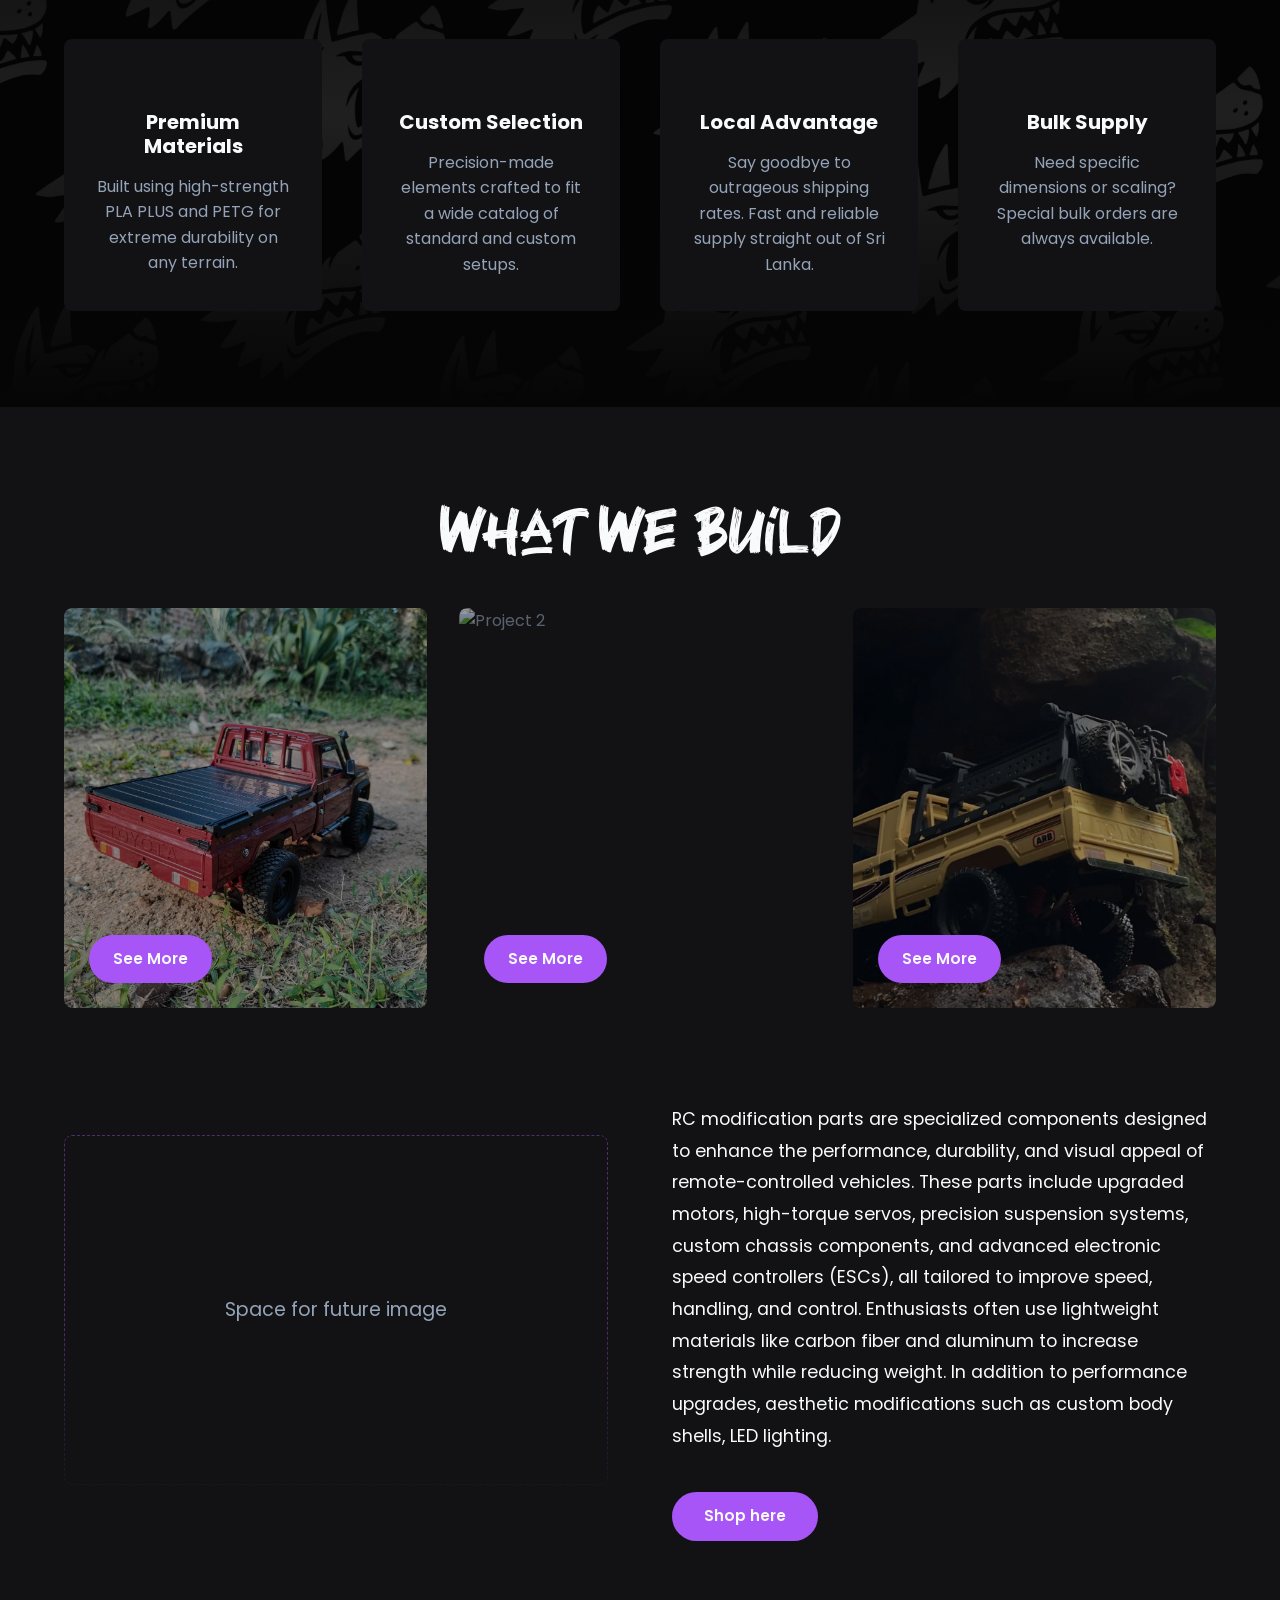
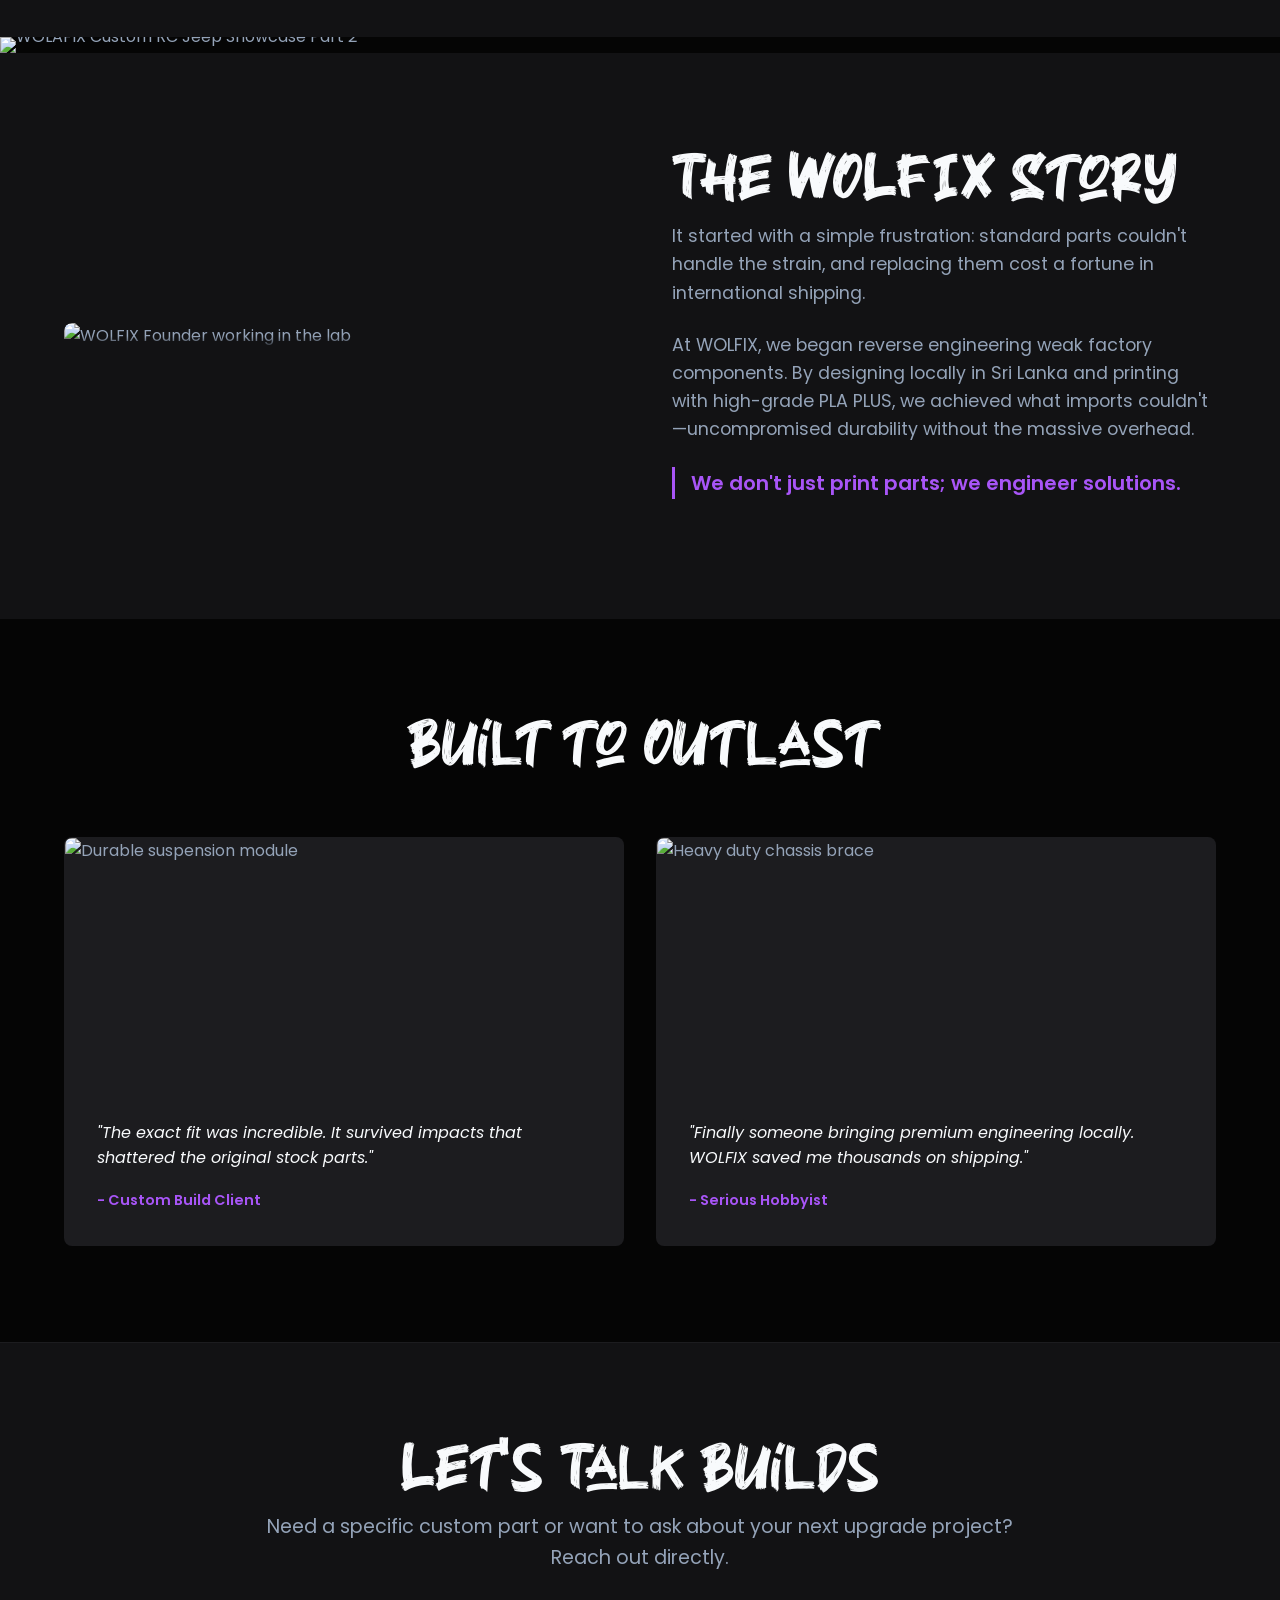
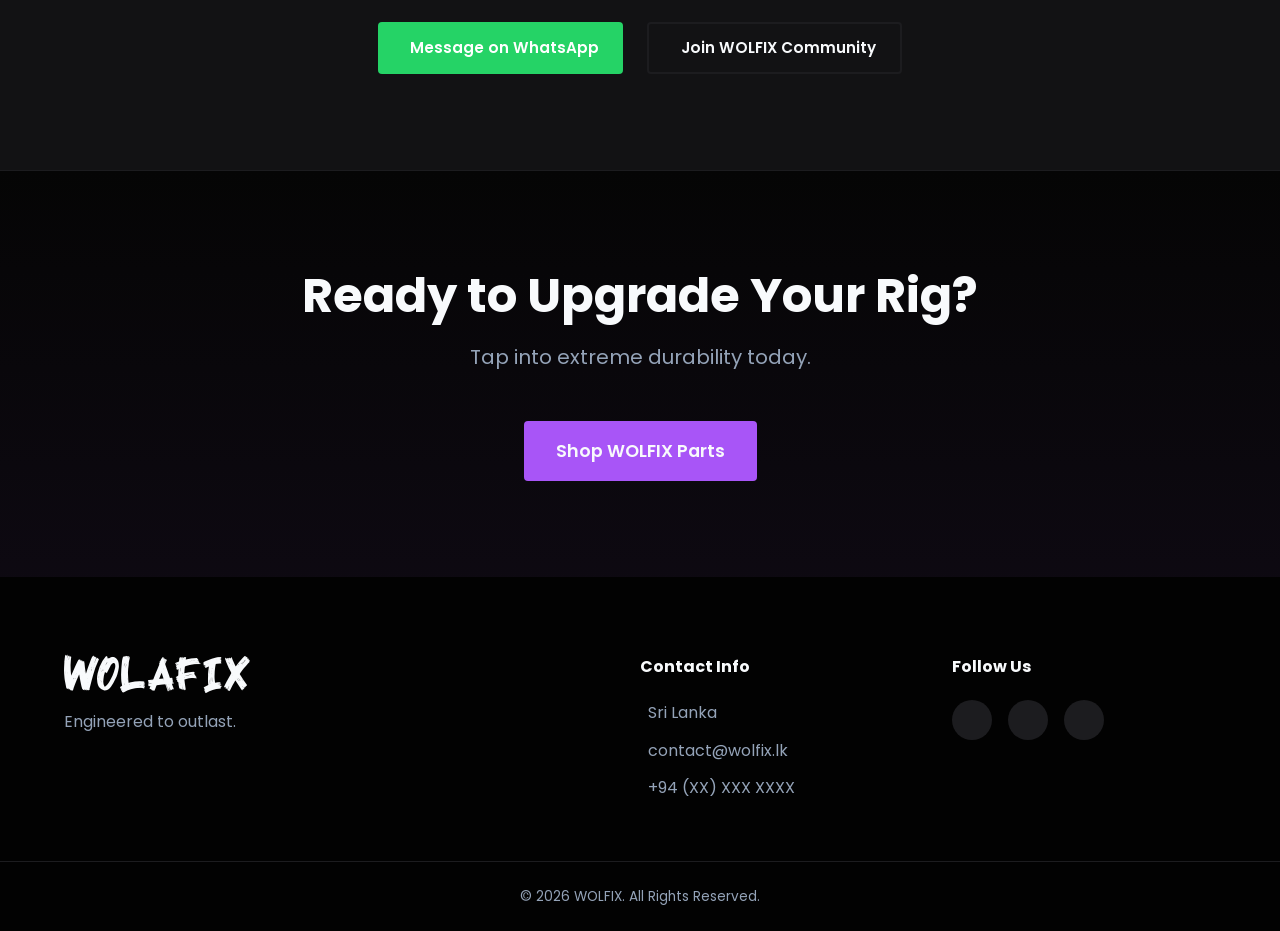
==== commit 64a57c6a: "catelogue section added" ====
--- a/index.html
+++ b/index.html
@@ -106,9 +106,7 @@
                                 src="https://animatedicons.co/get-icon?name=Product&style=minimalistic&token=64f0cb11-7ef5-4030-8e65-e6b4975a0256"
                                 trigger="loop"
                                 attributes='{"variationThumbColour":"#a855f7","variationName":"Two Tone","variationNumber":2,"numberOfGroups":2,"backgroundIsGroup":false,"strokeWidth":1,"defaultColours":{"group-1":"#f8fafc","group-2":"#a855f7","background":"transparent"}}'
-                                height="65"
-                                width="65"
-                            ></animated-icons>
+                                height="65" width="65"></animated-icons>
                         </div>
                         <h3 class="feature-title">Premium Materials</h3>
                         <p>Built using high-strength PLA PLUS and PETG for extreme durability on any terrain.</p>
@@ -120,9 +118,7 @@
                                 src="https://animatedicons.co/get-icon?name=Man%20with%20Cart&style=minimalistic&token=dcd96639-df23-4ff0-880e-cc5596970a50"
                                 trigger="loop"
                                 attributes='{"variationThumbColour":"#a855f7","variationName":"Two Tone","variationNumber":2,"numberOfGroups":2,"backgroundIsGroup":false,"strokeWidth":1,"defaultColours":{"group-1":"#f8fafc","group-2":"#a855f7","background":"transparent"}}'
-                                height="65"
-                                width="65"
-                            ></animated-icons>
+                                height="65" width="65"></animated-icons>
                         </div>
                         <h3 class="feature-title">Custom Selection</h3>
                         <p>Precision-made elements crafted to fit a wide catalog of standard and custom setups.</p>
@@ -134,9 +130,7 @@
                                 src="https://animatedicons.co/get-icon?name=location&style=minimalistic&token=45b3e531-a5b4-4725-afdf-330d67562c0e"
                                 trigger="loop"
                                 attributes='{"variationThumbColour":"#a855f7","variationName":"Two Tone","variationNumber":2,"numberOfGroups":2,"backgroundIsGroup":false,"strokeWidth":1,"defaultColours":{"group-1":"#f8fafc","group-2":"#a855f7","background":"transparent"}}'
-                                height="65"
-                                width="65"
-                            ></animated-icons>
+                                height="65" width="65"></animated-icons>
                         </div>
                         <h3 class="feature-title">Local Advantage</h3>
                         <p>Say goodbye to outrageous shipping rates. Fast and reliable supply straight out of Sri Lanka.
@@ -149,9 +143,7 @@
                                 src="https://animatedicons.co/get-icon?name=Cart%20V1&style=minimalistic&token=59221abf-fecf-42e8-8159-20b4d18b8713"
                                 trigger="loop"
                                 attributes='{"variationThumbColour":"#a855f7","variationName":"Two Tone","variationNumber":2,"numberOfGroups":2,"backgroundIsGroup":false,"strokeWidth":1,"defaultColours":{"group-1":"#f8fafc","group-2":"#a855f7","background":"transparent"}}'
-                                height="65"
-                                width="65"
-                            ></animated-icons>
+                                height="65" width="65"></animated-icons>
                         </div>
                         <h3 class="feature-title">Bulk Supply</h3>
                         <p>Need specific dimensions or scaling? Special bulk orders are always available.</p>
@@ -167,24 +159,65 @@
                 <div class="projects-grid">
                     <div class="project-card">
                         <img src="images/prj1.jpeg" alt="Project 1" class="project-img">
-                        <div class="project-content text-center">
-                            <a href="#" class="btn btn-primary btn-pill font-poppins">Read More</a>
+                        <div class="project-overlay text-left">
+                            <a href="project01.html" class="btn btn-primary btn-pill font-poppins">See More</a>
                         </div>
                     </div>
                     <div class="project-card">
                         <img src="images/prj2.png" alt="Project 2" class="project-img">
-                        <div class="project-content text-center">
-                            <a href="#" class="btn btn-primary btn-pill font-poppins">Read More</a>
+                        <div class="project-overlay text-left">
+                            <a href="project01.html" class="btn btn-primary btn-pill font-poppins">See More</a>
                         </div>
                     </div>
                     <div class="project-card">
                         <img src="images/prj3.png" alt="Project 3" class="project-img">
-                        <div class="project-content text-center">
-                            <a href="#" class="btn btn-primary btn-pill font-poppins">Read More</a>
-                        </div>
-                    </div>
-                </div>
-            </div>
+                        <div class="project-overlay text-left">
+                            <a href="project01.html" class="btn btn-primary btn-pill font-poppins">See More</a>
+                        </div>
+                    </div>
+                </div>
+
+                <!-- Expanded Catalog Intro Block within "What We Build" -->
+                <div class="split-layout" style="margin-top: 6rem; gap: 4rem;">
+                    <!-- Left: Placeholder for future image -->
+                    <div class="about-image-wrapper">
+                        <div class="image-placeholder"
+                            style="width: 100%; height: 350px; background-color: var(--color-bg-ash); border-radius: 8px; border: 1px dashed rgba(168, 85, 247, 0.4); display: flex; align-items: center; justify-content: center;">
+                            <span style="color: var(--color-text-gray);">Space for future image</span>
+                        </div>
+                    </div>
+
+                    <!-- Right: Catalog text and button -->
+                    <div class="about-content"
+                        style="display: flex; flex-direction: column; justify-content: center; text-align: left;">
+                        <p class="font-poppins"
+                            style="font-size: 1.1rem; line-height: 1.8; margin-bottom: 2.5rem; color: var(--color-text-white);">
+                            RC modification parts are specialized components designed to enhance the performance,
+                            durability, and visual appeal of remote-controlled vehicles. These parts include upgraded
+                            motors, high-torque servos, precision suspension systems, custom chassis components, and
+                            advanced electronic speed controllers (ESCs), all tailored to improve speed, handling, and
+                            control. Enthusiasts often use lightweight materials like carbon fiber and aluminum to
+                            increase strength while reducing weight. In addition to performance upgrades, aesthetic
+                            modifications such as custom body shells, LED lighting.
+                        </p>
+                        <div style="text-align: left;">
+                            <a href="catalogue.html" class="btn btn-primary btn-pill font-poppins"
+                                style="display: inline-flex; align-items: center; justify-content: center; gap: 0.5rem; padding-left: 1.5rem; padding-right: 2rem;">
+                                <animated-icons
+                                    src="https://animatedicons.co/get-icon?name=Cart%20V1&style=minimalistic&token=59221abf-fecf-42e8-8159-20b4d18b8713"
+                                    trigger="loop"
+                                    attributes='{"variationThumbColour":"#f8fafc","variationName":"Two Tone","variationNumber":2,"numberOfGroups":2,"backgroundIsGroup":false,"strokeWidth":1,"defaultColours":{"group-1":"#f8fafc","group-2":"#f8fafc","background":"transparent"}}'
+                                    height="28" width="28"></animated-icons> Shop here
+                            </a>
+                        </div>
+                    </div>
+                </div>
+
+            </div>
+        </section>
+        <!-- Section 04.8: Full Image Showcase 2 -->
+        <section class="full-width-image hidden-section">
+            <img src="images/jp01.png" alt="WOLAFIX Custom RC Jeep Showcase Part 2" class="full-img">
         </section>
 
         <!-- Section 05: About the Founder -->
--- a/style.css
+++ b/style.css
@@ -492,28 +492,34 @@
 }
 
 .project-card {
-    background-color: var(--color-bg-black);
+    position: relative;
     border-radius: 8px;
     overflow: hidden;
-    border: 1px solid var(--color-bg-ash-light);
-    transition: transform var(--transition-smooth), border-color var(--transition-smooth);
+    transition: transform var(--transition-smooth);
 }
 
 .project-card:hover {
     transform: translateY(-8px);
-    border-color: var(--color-primary-purple);
-    box-shadow: 0 10px 30px rgba(0,0,0,0.5);
 }
 
 .project-img {
     width: 100%;
-    height: 250px;
+    height: 400px;
     object-fit: cover;
-    border-bottom: 1px solid var(--color-bg-ash-light);
-}
-
-.project-content {
-    padding: 2rem;
+    border-radius: 8px;
+    filter: brightness(0.6);
+    transition: filter var(--transition-smooth);
+}
+
+.project-card:hover .project-img {
+    filter: brightness(1);
+}
+
+.project-overlay {
+    position: absolute;
+    bottom: 25px;
+    left: 25px;
+    z-index: 10;
 }
 
 /*=========================================
@@ -715,6 +721,100 @@
 .hidden-section.show {
     opacity: 1;
     transform: translateY(0);
+}
+
+/*=========================================
+  Catalog Component
+=========================================*/
+.catalog-grid {
+    display: grid;
+    grid-template-columns: repeat(auto-fit, minmax(320px, 1fr));
+    gap: 3rem;
+}
+
+.catalog-item {
+    background-color: var(--color-bg-black);
+    border-radius: 12px;
+    padding: 1.5rem;
+    transition: transform var(--transition-smooth), border-color var(--transition-smooth);
+    border: 1px solid rgba(168, 85, 247, 0.1);
+}
+
+.catalog-item:hover {
+    transform: translateY(-8px) scale(1.02);
+    box-shadow: 0 15px 40px rgba(0,0,0,0.6);
+    border-color: var(--color-primary-purple);
+}
+
+.image-placeholder {
+    width: 100%;
+    height: 300px;
+    background-color: var(--color-bg-ash);
+    border-radius: 8px;
+    display: flex;
+    align-items: center;
+    justify-content: center;
+    color: var(--color-text-gray);
+    font-size: 1.2rem;
+    margin-bottom: 1.5rem;
+    border: 1px dashed rgba(255, 255, 255, 0.2);
+}
+
+.catalog-content {
+    text-align: center;
+}
+
+.catalog-stars {
+    color: #FACC15;
+    margin-bottom: 0.5rem;
+    font-size: 1.2rem;
+}
+
+.catalog-price {
+    font-size: 1.8rem;
+    font-weight: 700;
+    color: var(--color-text-white);
+    margin-bottom: 1.5rem;
+}
+
+.catalog-btn {
+    width: 100%;
+}
+
+/*=========================================
+  Masonry Component
+=========================================*/
+.masonry-gallery {
+    column-count: 3;
+    column-gap: 1.5rem;
+}
+
+.masonry-item {
+    break-inside: avoid;
+    margin-bottom: 1.5rem;
+    position: relative;
+    border-radius: 8px;
+    overflow: hidden;
+}
+
+.masonry-item img {
+    width: 100%;
+    display: block;
+    height: auto;
+    border-radius: 8px;
+    border: 1px solid rgba(255,255,255,0.1);
+    transition: transform var(--transition-smooth);
+}
+
+.masonry-item:hover img {
+    transform: scale(1.03);
+}
+
+@media (max-width: 768px) {
+    .masonry-gallery { column-count: 2; }
+}
+@media (max-width: 480px) {
+    .masonry-gallery { column-count: 1; }
 }
 
 /*=========================================
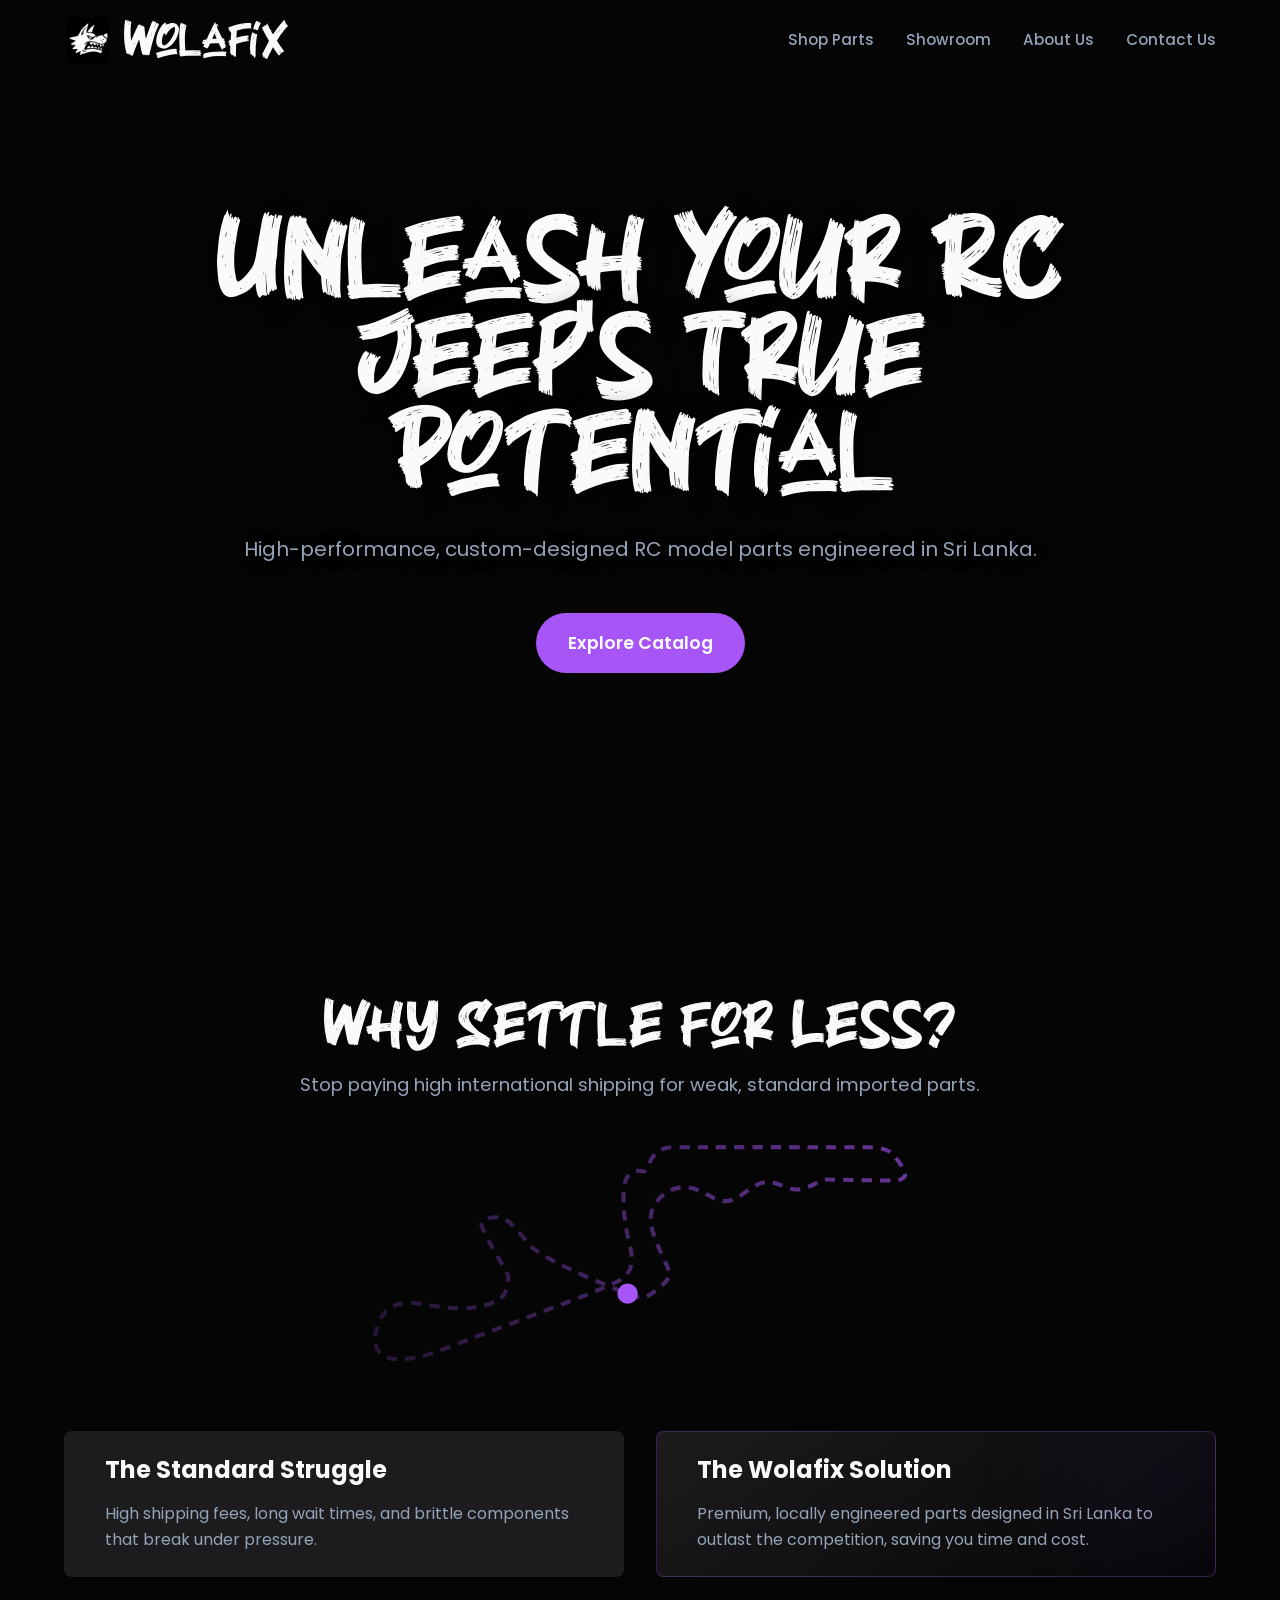
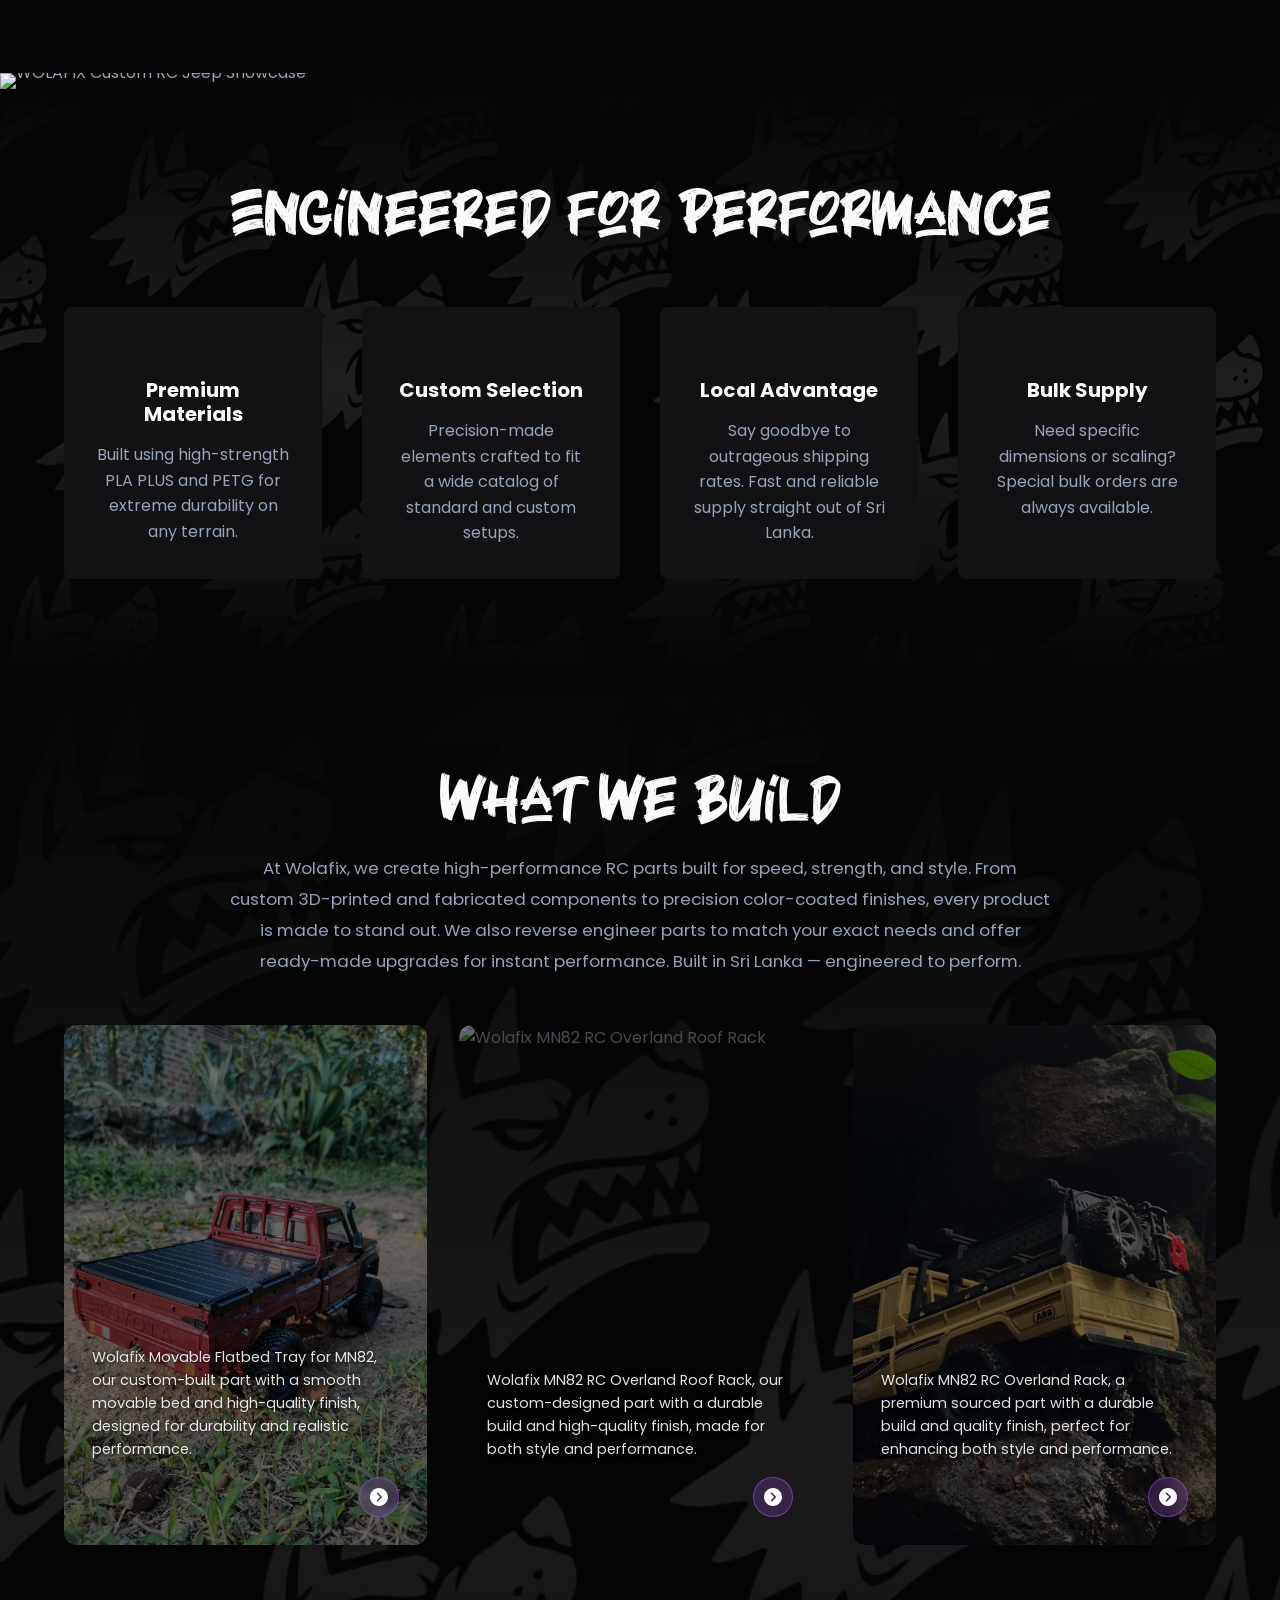
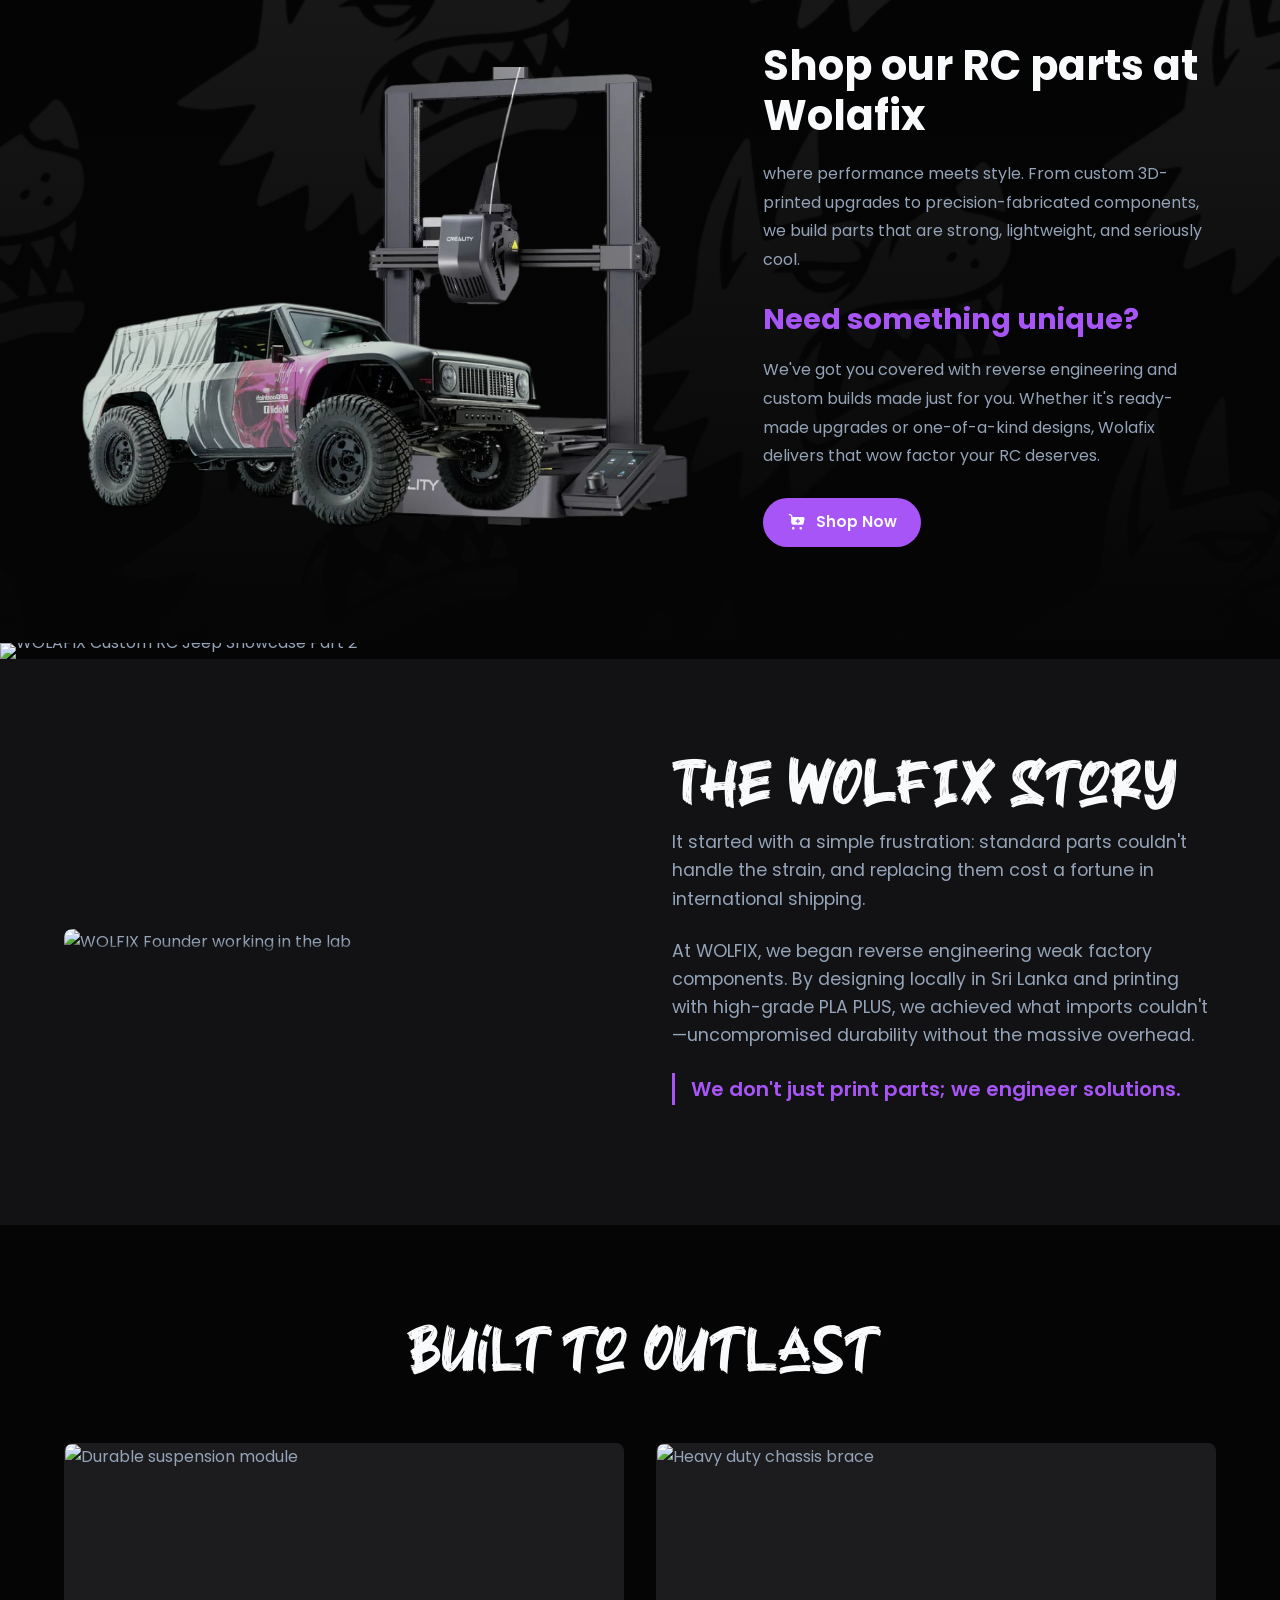
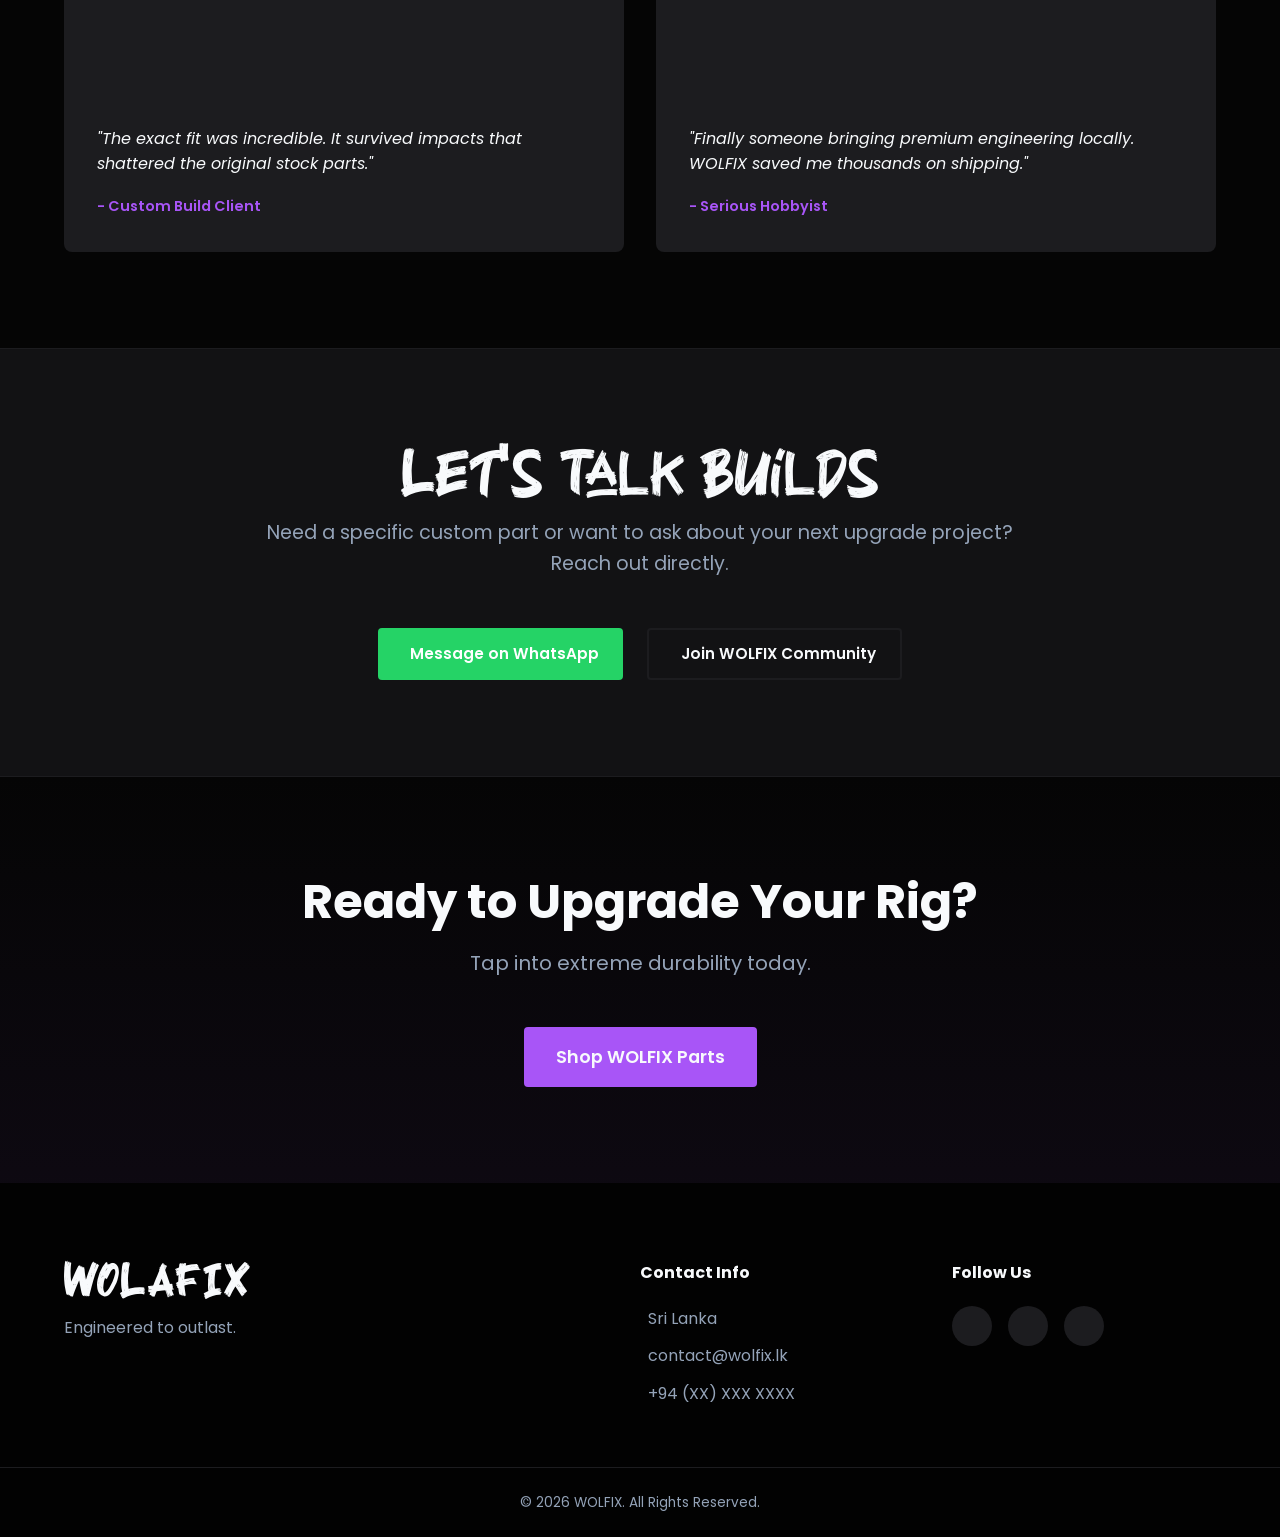
==== commit d8c27f0c: "catelog update2" ====
--- a/index.html
+++ b/index.html
@@ -4,7 +4,7 @@
 <head>
     <meta charset="UTF-8">
     <meta name="viewport" content="width=device-width, initial-scale=1.0">
-    <title>WOLFIX | Premium RC Jeep Module Parts</title>
+    <title>Wolafix | Premium RC Jeep Module Parts</title>
     <!-- Poppins Font -->
     <link rel="preconnect" href="https://fonts.googleapis.com">
     <link rel="preconnect" href="https://fonts.gstatic.com" crossorigin>
@@ -14,6 +14,8 @@
     <script src="https://unpkg.com/@phosphor-icons/web"></script>
     <!-- Animated Icons Scripts -->
     <script src="https://animatedicons.co/scripts/embed-animated-icons.js"></script>
+    <!-- Anime.js v4 -->
+    <script src="https://cdn.jsdelivr.net/npm/animejs@4.0.0-beta.98/dist/bundles/anime.umd.min.js"></script>
     <link rel="stylesheet" href="style.css">
 </head>
 
@@ -23,8 +25,8 @@
     <header class="site-header">
         <div class="container header-inner">
             <a href="#" class="logo-container">
-                <img src="images/logo.png" alt="WOLAFIX Logo" class="brand-logo">
-                <span class="logo">WOLAFIX</span>
+                <img src="images/logo.png" alt="Wolafix Logo" class="brand-logo">
+                <span class="logo">Wolafix</span>
             </a>
 
             <nav class="desktop-nav">
@@ -58,7 +60,7 @@
             <div class="container hero-inner text-center">
                 <div class="hero-content mx-auto" style="max-width: 900px; margin: 0 auto;">
                     <h1 class="hero-title font-blackrocker">Unleash Your RC Jeep's True Potential</h1>
-                    <p class="hero-subtitle font-poppins">High-performance, custom-designed RC module parts engineered
+                    <p class="hero-subtitle font-poppins">High-performance, custom-designed RC model parts engineered
                         in Sri Lanka.</p>
                     <a href="#shop" class="btn btn-primary btn-large glow-hover btn-pill font-poppins">Explore
                         Catalog</a>
@@ -73,6 +75,32 @@
                     <h2 class="section-title">Why Settle for Less?</h2>
                     <p class="section-desc">Stop paying high international shipping for weak, standard imported parts.
                     </p>
+
+                    <!-- SVG Motion Path Section -->
+                    <div id="svg-createmotionpath" style="margin: 2.5rem auto; max-width: 620px; position: relative;">
+                        <svg id="track-svg" viewBox="0 0 304 112" xmlns="http://www.w3.org/2000/svg"
+                            style="width: 100%; height: auto; display: block;">
+                            <defs>
+                                <linearGradient id="trackGrad" x1="0%" y1="0%" x2="100%" y2="0%">
+                                    <stop offset="0%" stop-color="#a855f7" stop-opacity="0.2" />
+                                    <stop offset="100%" stop-color="#a855f7" stop-opacity="0.6" />
+                                </linearGradient>
+                                <filter id="glow">
+                                    <feGaussianBlur stdDeviation="2" result="coloredBlur" />
+                                    <feMerge>
+                                        <feMergeNode in="coloredBlur" />
+                                        <feMergeNode in="SourceGraphic" />
+                                    </feMerge>
+                                </filter>
+                            </defs>
+                            <!-- Track path -->
+                            <path id="motion-path"
+                                d="M189.142857,4 C227.456875,4 248.420457,4.00974888 256.864191,4.00974888 C263.817211,4.00974888 271.61219,3.69583517 274.986231,6.63061513 C276.382736,7.84531176 279.193529,11.3814152 280.479499,13.4815847 C281.719344,15.5064248 284.841964,20.3571626 275.608629,20.3571626 C265.817756,20.3571626 247.262478,19.9013915 243.955117,19.9013915 C239.27946,19.9013915 235.350655,24.7304885 228.6344,24.7304885 C224.377263,24.7304885 219.472178,21.0304113 214.535324,21.0304113 C207.18393,21.0304113 200.882842,30.4798911 194.124187,30.4798911 C186.992968,30.4798911 182.652552,23.6245972 173.457298,23.6245972 C164.83277,23.6245972 157.191045,31.5424105 157.191045,39.1815359 C157.191045,48.466779 167.088672,63.6623005 166.666679,66.9065088 C166.378668,69.1206889 155.842137,79.2568633 151.508744,77.8570506 C145.044576,75.7689355 109.126667,61.6405346 98.7556561,52.9785141 C96.4766876,51.0750861 89.3680347,39.5769094 83.4195005,38.5221785 C80.6048001,38.0231057 73.0179337,38.7426555 74.4158694,42.6956376 C76.7088819,49.1796531 86.3280337,64.1214904 87.1781062,66.9065088 C88.191957,70.2280995 86.4690152,77.0567847 82.2060607,79.2503488 C79.2489435,80.7719756 73.1324132,82.8858479 64.7015706,83.0708761 C55.1604808,83.2802705 44.4254811,80.401884 39.1722168,80.401884 C25.7762119,80.401884 24.3280517,89.1260466 22.476679,94.4501705 C21.637667,96.8629767 20.4337535,108 33.2301959,108 C37.8976087,108 45.0757044,107.252595 53.4789069,103.876424 C61.8821095,100.500252 122.090049,78.119656 128.36127,75.3523302 C141.413669,69.5926477 151.190142,68.4987755 147.018529,52.0784879 C143.007818,36.291544 143.396957,23.4057975 145.221196,19.6589263 C146.450194,17.1346449 148.420955,14.8552817 153.206723,15.7880203 C155.175319,16.1716965 155.097637,15.0525421 156.757598,11.3860986 C158.417558,7.71965506 161.842736,4.00974888 167.736963,4.00974888 C177.205308,4.00974888 184.938832,4 189.142857,4 Z"
+                                fill="none" stroke="url(#trackGrad)" stroke-width="2" stroke-dasharray="5 4" />
+                            <!-- The car element inside SVG - solid circle -->
+                            <circle id="motion-car" cx="0" cy="0" r="5" fill="#a855f7" />
+                        </svg>
+                    </div>
                 </div>
 
                 <div class="solution-grid">
@@ -81,7 +109,7 @@
                         <p>High shipping fees, long wait times, and brittle components that break under pressure.</p>
                     </div>
                     <div class="card solution-card highlight-card">
-                        <h3 class="card-title">The WOLAFIX Solution</h3>
+                        <h3 class="card-title">The Wolafix Solution</h3>
                         <p>Premium, locally engineered parts designed in Sri Lanka to outlast the competition, saving
                             you time and cost.</p>
                     </div>
@@ -153,64 +181,86 @@
         </section>
 
         <!-- Section 04.5: What We Build -->
-        <section class="what-we-build hidden-section section-padding">
+        <section class="what-we-build hidden-section section-padding" id="showroom">
             <div class="container">
                 <h2 class="section-title text-center">What We Build</h2>
+                <p class="section-intro-text font-poppins text-center">
+                    At Wolafix, we create high-performance RC parts built for speed, strength, and style. From custom
+                    3D-printed and fabricated components to precision color-coated finishes, every product is made to
+                    stand out. We also reverse engineer parts to match your exact needs and offer ready-made upgrades
+                    for instant performance. Built in Sri Lanka — engineered to perform.
+                </p>
                 <div class="projects-grid">
-                    <div class="project-card">
-                        <img src="images/prj1.jpeg" alt="Project 1" class="project-img">
-                        <div class="project-overlay text-left">
-                            <a href="project01.html" class="btn btn-primary btn-pill font-poppins">See More</a>
-                        </div>
-                    </div>
-                    <div class="project-card">
-                        <img src="images/prj2.png" alt="Project 2" class="project-img">
-                        <div class="project-overlay text-left">
-                            <a href="project01.html" class="btn btn-primary btn-pill font-poppins">See More</a>
-                        </div>
-                    </div>
-                    <div class="project-card">
-                        <img src="images/prj3.png" alt="Project 3" class="project-img">
-                        <div class="project-overlay text-left">
-                            <a href="project01.html" class="btn btn-primary btn-pill font-poppins">See More</a>
-                        </div>
-                    </div>
-                </div>
-
-                <!-- Expanded Catalog Intro Block within "What We Build" -->
-                <div class="split-layout" style="margin-top: 6rem; gap: 4rem;">
-                    <!-- Left: Placeholder for future image -->
-                    <div class="about-image-wrapper">
-                        <div class="image-placeholder"
-                            style="width: 100%; height: 350px; background-color: var(--color-bg-ash); border-radius: 8px; border: 1px dashed rgba(168, 85, 247, 0.4); display: flex; align-items: center; justify-content: center;">
-                            <span style="color: var(--color-text-gray);">Space for future image</span>
-                        </div>
-                    </div>
-
-                    <!-- Right: Catalog text and button -->
-                    <div class="about-content"
-                        style="display: flex; flex-direction: column; justify-content: center; text-align: left;">
-                        <p class="font-poppins"
-                            style="font-size: 1.1rem; line-height: 1.8; margin-bottom: 2.5rem; color: var(--color-text-white);">
-                            RC modification parts are specialized components designed to enhance the performance,
-                            durability, and visual appeal of remote-controlled vehicles. These parts include upgraded
-                            motors, high-torque servos, precision suspension systems, custom chassis components, and
-                            advanced electronic speed controllers (ESCs), all tailored to improve speed, handling, and
-                            control. Enthusiasts often use lightweight materials like carbon fiber and aluminum to
-                            increase strength while reducing weight. In addition to performance upgrades, aesthetic
-                            modifications such as custom body shells, LED lighting.
-                        </p>
-                        <div style="text-align: left;">
-                            <a href="catalogue.html" class="btn btn-primary btn-pill font-poppins"
-                                style="display: inline-flex; align-items: center; justify-content: center; gap: 0.5rem; padding-left: 1.5rem; padding-right: 2rem;">
-                                <animated-icons
-                                    src="https://animatedicons.co/get-icon?name=Cart%20V1&style=minimalistic&token=59221abf-fecf-42e8-8159-20b4d18b8713"
-                                    trigger="loop"
-                                    attributes='{"variationThumbColour":"#f8fafc","variationName":"Two Tone","variationNumber":2,"numberOfGroups":2,"backgroundIsGroup":false,"strokeWidth":1,"defaultColours":{"group-1":"#f8fafc","group-2":"#f8fafc","background":"transparent"}}'
-                                    height="28" width="28"></animated-icons> Shop here
+
+                    <!-- Grid 01: Movable Flatbed Tray -->
+                    <div class="project-card" id="grid-01">
+                        <img src="images/Grids/prj1.jpeg" alt="Wolafix Movable Flatbed Tray for MN82"
+                            class="project-img" loading="lazy">
+                        <div class="project-overlay">
+                            <p class="grid-card-text font-poppins">Wolafix Movable Flatbed Tray for MN82, our
+                                custom-built part with a smooth movable bed and high-quality finish, designed for
+                                durability and realistic performance.</p>
+                            <a href="project01.html" class="grid-next-btn" aria-label="View project details">
+                                <img src="icon/next-svgrepo-com.svg" alt="Next" class="next-icon">
                             </a>
                         </div>
                     </div>
+
+                    <!-- Grid 02: Overland Roof Rack -->
+                    <div class="project-card" id="grid-02">
+                        <img src="images/Grids/prj2.png" alt="Wolafix MN82 RC Overland Roof Rack" class="project-img"
+                            loading="lazy">
+                        <div class="project-overlay">
+                            <p class="grid-card-text font-poppins">Wolafix MN82 RC Overland Roof Rack, our
+                                custom-designed part with a durable build and high-quality finish, made for both style
+                                and performance.</p>
+                            <a href="project01.html" class="grid-next-btn" aria-label="View project details">
+                                <img src="icon/next-svgrepo-com.svg" alt="Next" class="next-icon">
+                            </a>
+                        </div>
+                    </div>
+
+                    <!-- Grid 03: Overland Rack Premium -->
+                    <div class="project-card" id="grid-03">
+                        <img src="images/Grids/prj3.png" alt="Wolafix MN82 RC Overland Rack" class="project-img"
+                            loading="lazy">
+                        <div class="project-overlay">
+                            <p class="grid-card-text font-poppins">Wolafix MN82 RC Overland Rack, a premium sourced part
+                                with a durable build and quality finish, perfect for enhancing both style and
+                                performance.</p>
+                            <a href="project01.html" class="grid-next-btn" aria-label="View project details">
+                                <img src="icon/next-svgrepo-com.svg" alt="Next" class="next-icon">
+                            </a>
+                        </div>
+                    </div>
+
+                </div>
+
+                <!-- Shop CTA Split Block -->
+                <div class="shop-split" style="margin-top: 6rem;">
+
+                    <!-- Left: shopimg.png — clean, no border, oversized -->
+                    <div class="shop-img-side">
+                        <img src="images/shopimg.png" alt="Wolafix RC Parts Shop" class="shop-hero-img" loading="lazy">
+                    </div>
+
+                    <!-- Right: Marketing copy + CTA -->
+                    <div class="shop-copy-side">
+                        <h2 class="font-blackrocker shop-headline">Shop our RC parts at Wolafix</h2>
+                        <p class="font-poppins shop-body">where performance meets style. From custom 3D-printed upgrades
+                            to precision-fabricated components, we build parts that are strong, lightweight, and
+                            seriously cool.</p>
+
+                        <h3 class="font-blackrocker shop-subheading">Need something unique?</h3>
+                        <p class="font-poppins shop-body">We've got you covered with reverse engineering and custom
+                            builds made just for you. Whether it's ready-made upgrades or one-of-a-kind designs, Wolafix
+                            delivers that wow factor your RC deserves.</p>
+
+                        <a href="catalogue.html" class="btn btn-primary btn-pill font-poppins shop-cta-btn">
+                            <img src="icon/cart-plus-svgrepo-com.svg" alt="Shop" class="shop-btn-icon"> Shop Now
+                        </a>
+                    </div>
+
                 </div>
 
             </div>
--- a/style.css
+++ b/style.css
@@ -481,7 +481,18 @@
   Section 04.5: What We Build
 =========================================*/
 .what-we-build {
-    background-color: var(--color-bg-ash);
+    background:
+        linear-gradient(to bottom, var(--color-bg-black) 0%, rgba(5,5,5,0.75) 50%, var(--color-bg-black) 100%),
+        url('images/backgrnd.png') no-repeat center center;
+    background-size: cover;
+}
+
+.section-intro-text {
+    font-size: 1.05rem;
+    line-height: 1.85;
+    color: var(--color-text-gray);
+    max-width: 820px;
+    margin: 1.5rem auto 0;
 }
 
 .projects-grid {
@@ -493,33 +504,141 @@
 
 .project-card {
     position: relative;
-    border-radius: 8px;
+    border-radius: 12px;
     overflow: hidden;
     transition: transform var(--transition-smooth);
 }
 
 .project-card:hover {
-    transform: translateY(-8px);
+    transform: translateY(-6px);
 }
 
 .project-img {
     width: 100%;
-    height: 400px;
+    height: 520px;
     object-fit: cover;
-    border-radius: 8px;
-    filter: brightness(0.6);
+    border-radius: 12px;
+    filter: brightness(0.45);
     transition: filter var(--transition-smooth);
+    display: block;
 }
 
 .project-card:hover .project-img {
-    filter: brightness(1);
+    filter: brightness(0.65);
 }
 
 .project-overlay {
     position: absolute;
-    bottom: 25px;
-    left: 25px;
+    inset: 0;
+    display: flex;
+    flex-direction: column;
+    justify-content: flex-end;
+    padding: 1.75rem;
     z-index: 10;
+}
+
+.grid-card-text {
+    font-size: 0.9rem;
+    line-height: 1.6;
+    color: rgba(255, 255, 255, 0.88);
+    margin-bottom: 1rem;
+    text-shadow: 0 1px 4px rgba(0,0,0,0.6);
+}
+
+.grid-next-btn {
+    align-self: flex-end;
+    width: 40px;
+    height: 40px;
+    display: flex;
+    align-items: center;
+    justify-content: center;
+    background: rgba(168, 85, 247, 0.2);
+    border: 1px solid rgba(168, 85, 247, 0.5);
+    border-radius: 50%;
+    transition: background var(--transition-smooth), transform var(--transition-fast);
+    backdrop-filter: blur(4px);
+}
+
+.grid-next-btn:hover {
+    background: var(--color-primary-purple);
+    transform: scale(1.15);
+}
+
+.next-icon {
+    width: 18px;
+    height: 18px;
+    filter: invert(1) brightness(2);
+}
+
+/*=========================================
+  Shop Split Block (What We Build)
+=========================================*/
+.shop-split {
+    display: grid;
+    grid-template-columns: 1.4fr 1fr;
+    gap: 4rem;
+    align-items: center;
+}
+
+.shop-img-side {
+    overflow: hidden;
+}
+
+.shop-hero-img {
+    width: 100%;
+    height: auto;
+    display: block;
+    object-fit: contain;
+}
+
+.shop-copy-side {
+    display: flex;
+    flex-direction: column;
+    justify-content: center;
+    gap: 1.2rem;
+}
+
+.shop-headline {
+    font-size: 2.6rem;
+    line-height: 1.2;
+    color: var(--color-text-white);
+    margin: 0;
+}
+
+.shop-subheading {
+    font-size: 1.8rem;
+    color: var(--color-primary-purple);
+    margin: 0.5rem 0 0;
+}
+
+.shop-body {
+    font-size: 1rem;
+    line-height: 1.8;
+    color: var(--color-text-gray);
+    margin: 0;
+}
+
+.shop-cta-btn {
+    display: inline-flex;
+    align-items: center;
+    gap: 0.6rem;
+    margin-top: 0.5rem;
+    align-self: flex-start;
+}
+
+.shop-btn-icon {
+    width: 20px;
+    height: 20px;
+    filter: invert(1) brightness(2);
+}
+
+@media (max-width: 900px) {
+    .shop-split {
+        grid-template-columns: 1fr;
+    }
+    .shop-img-side {
+        order: -1;
+    }
 }
 
 /*=========================================
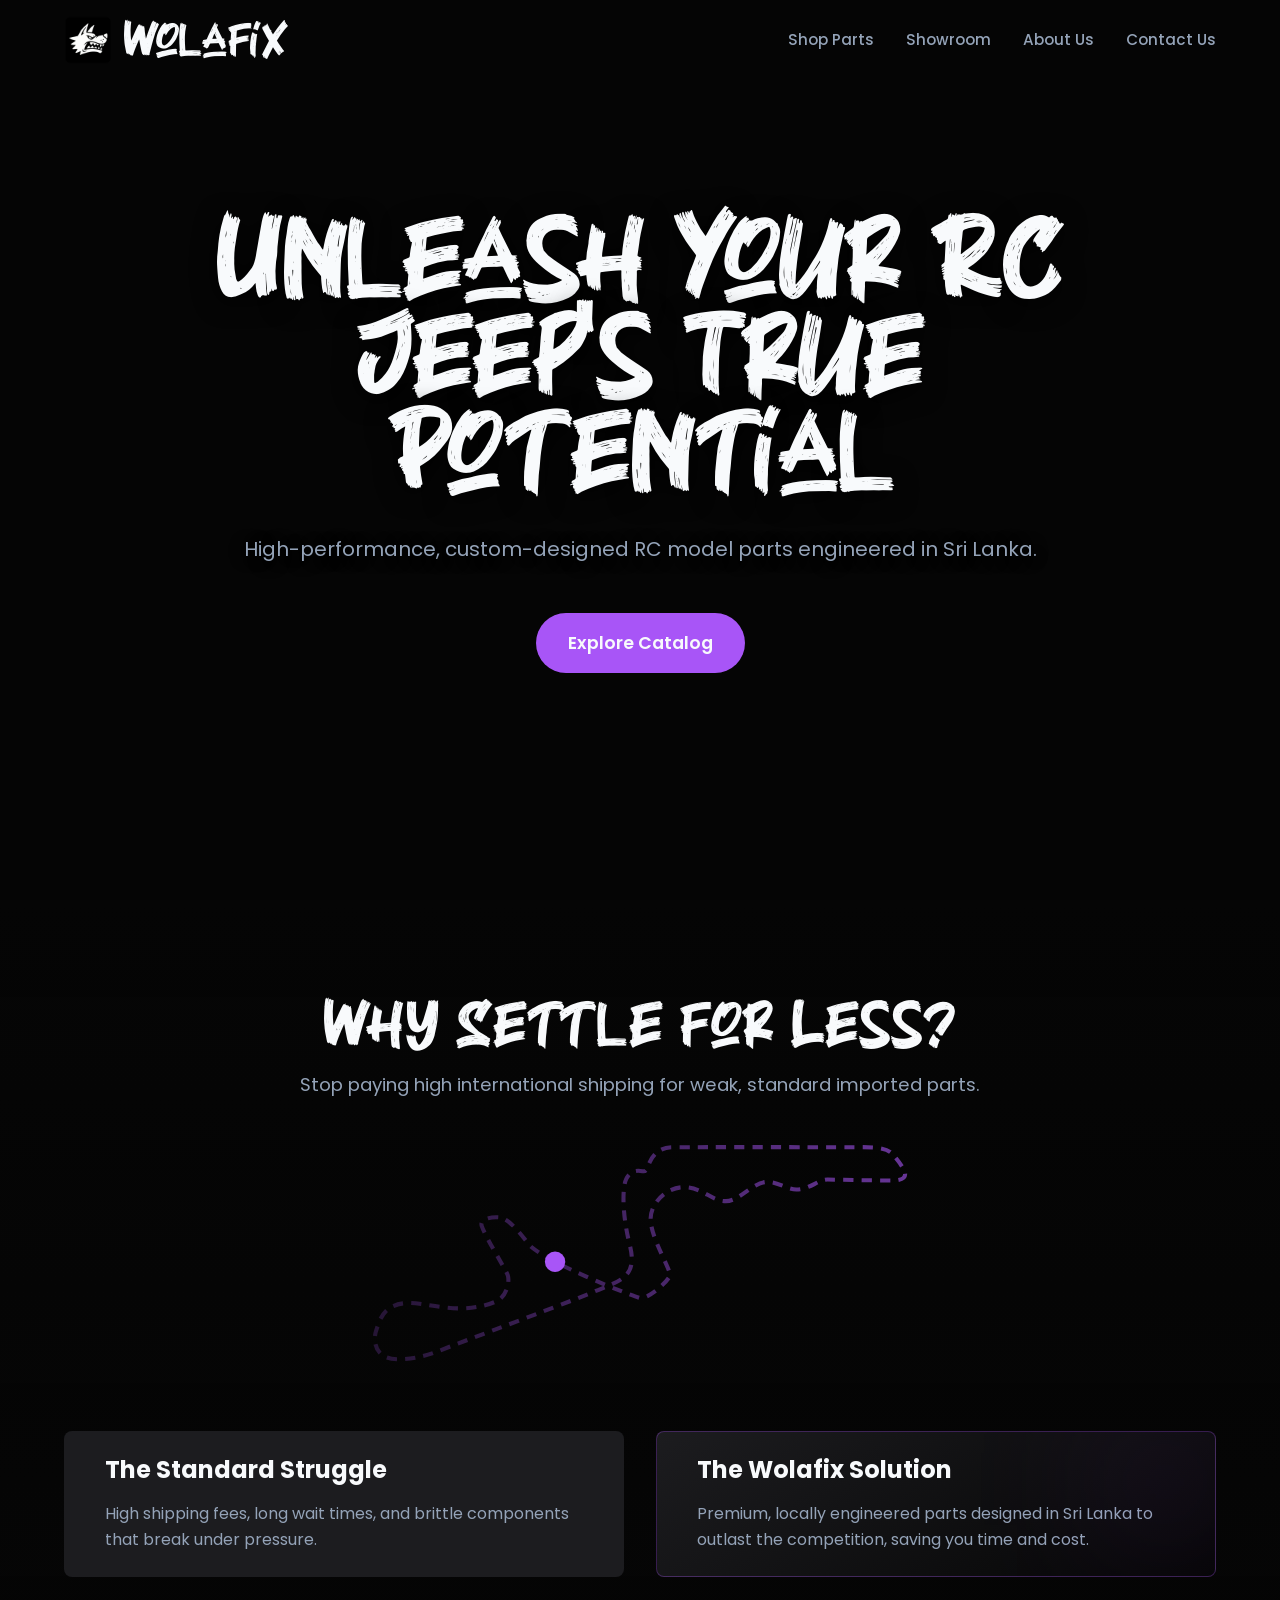
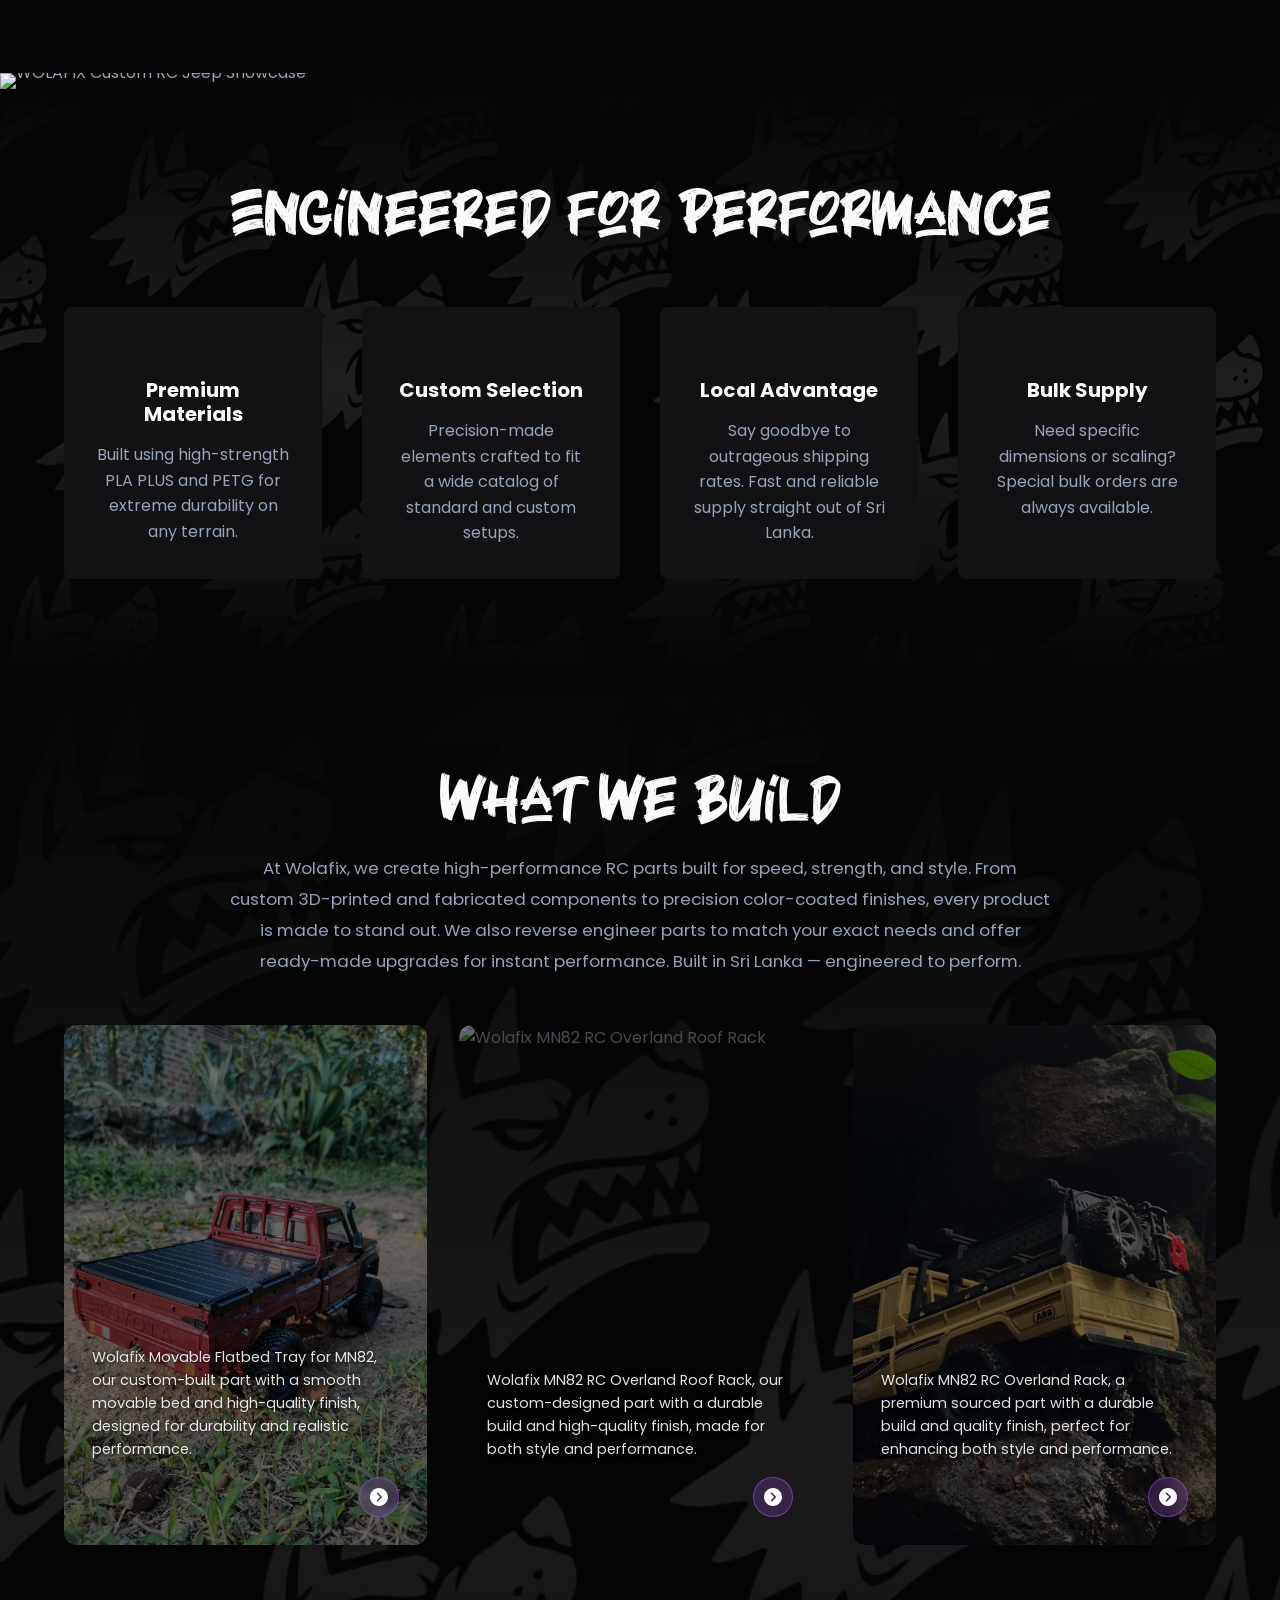
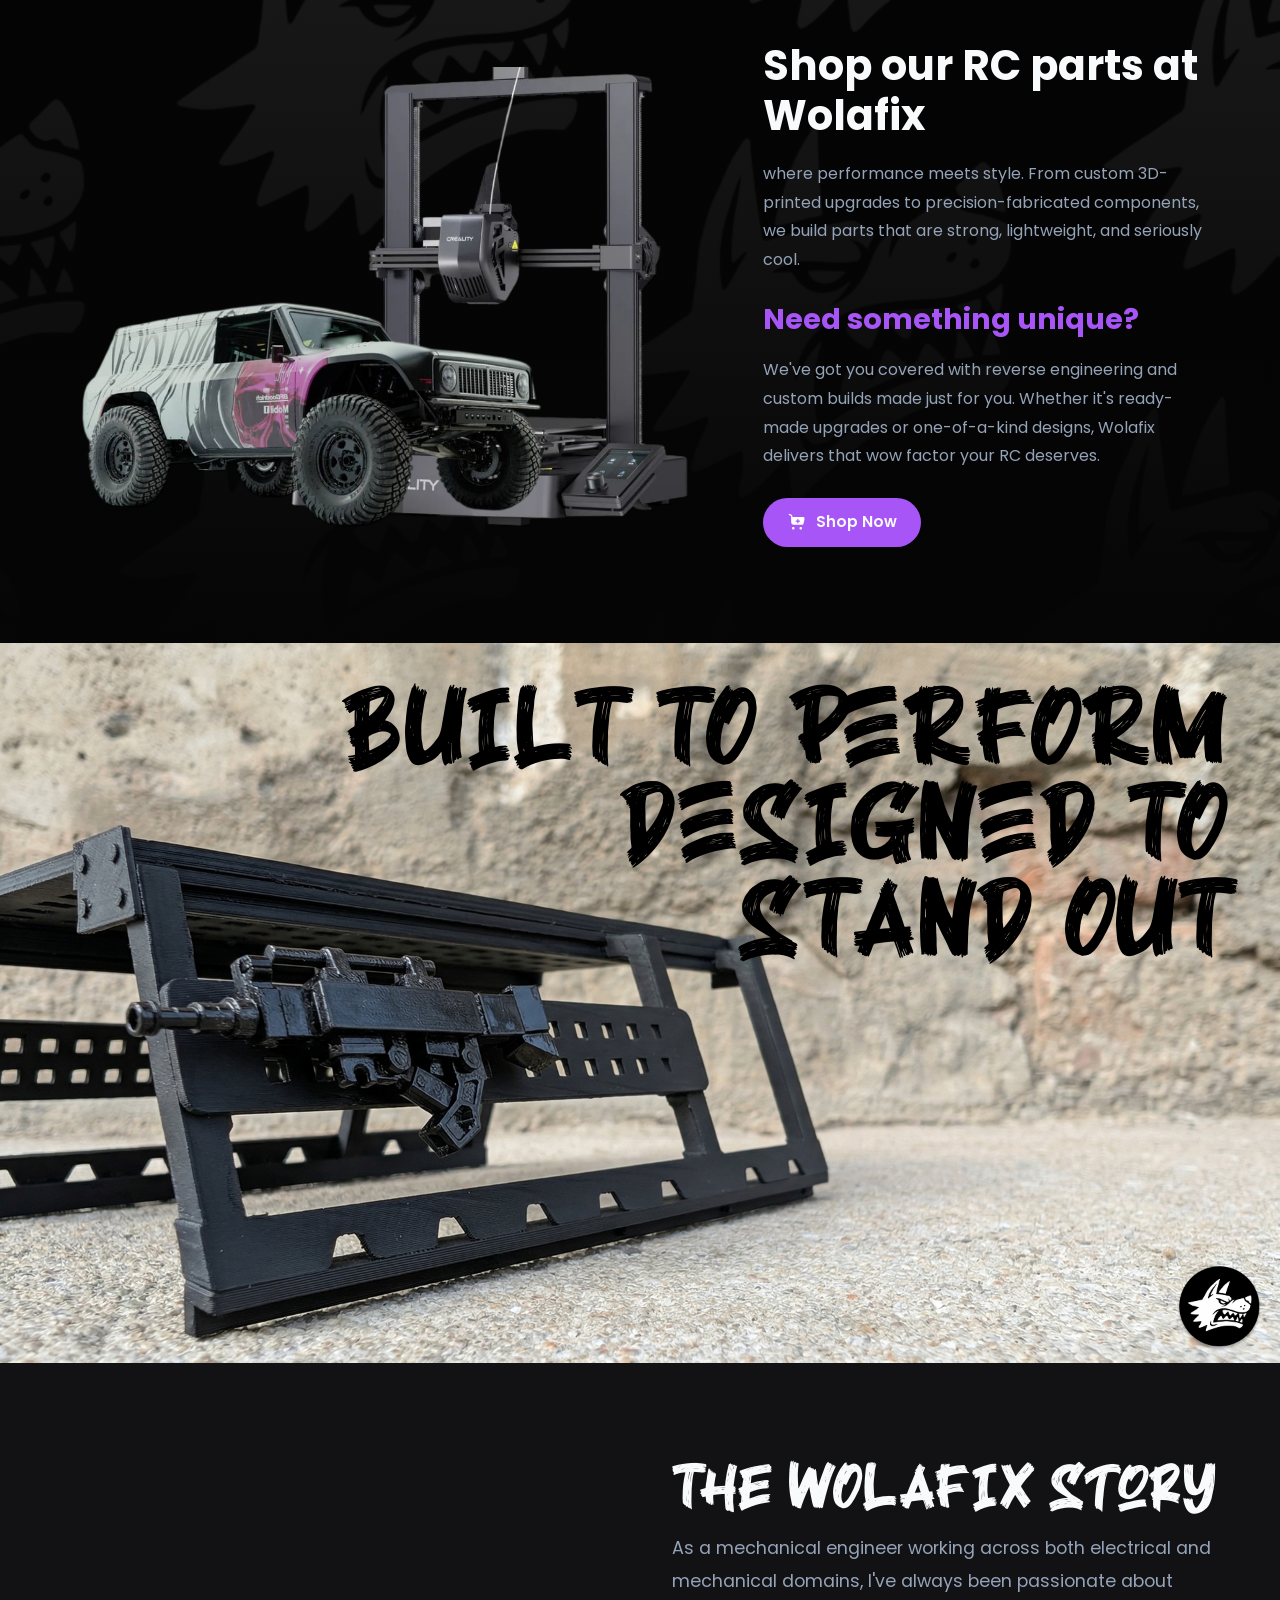
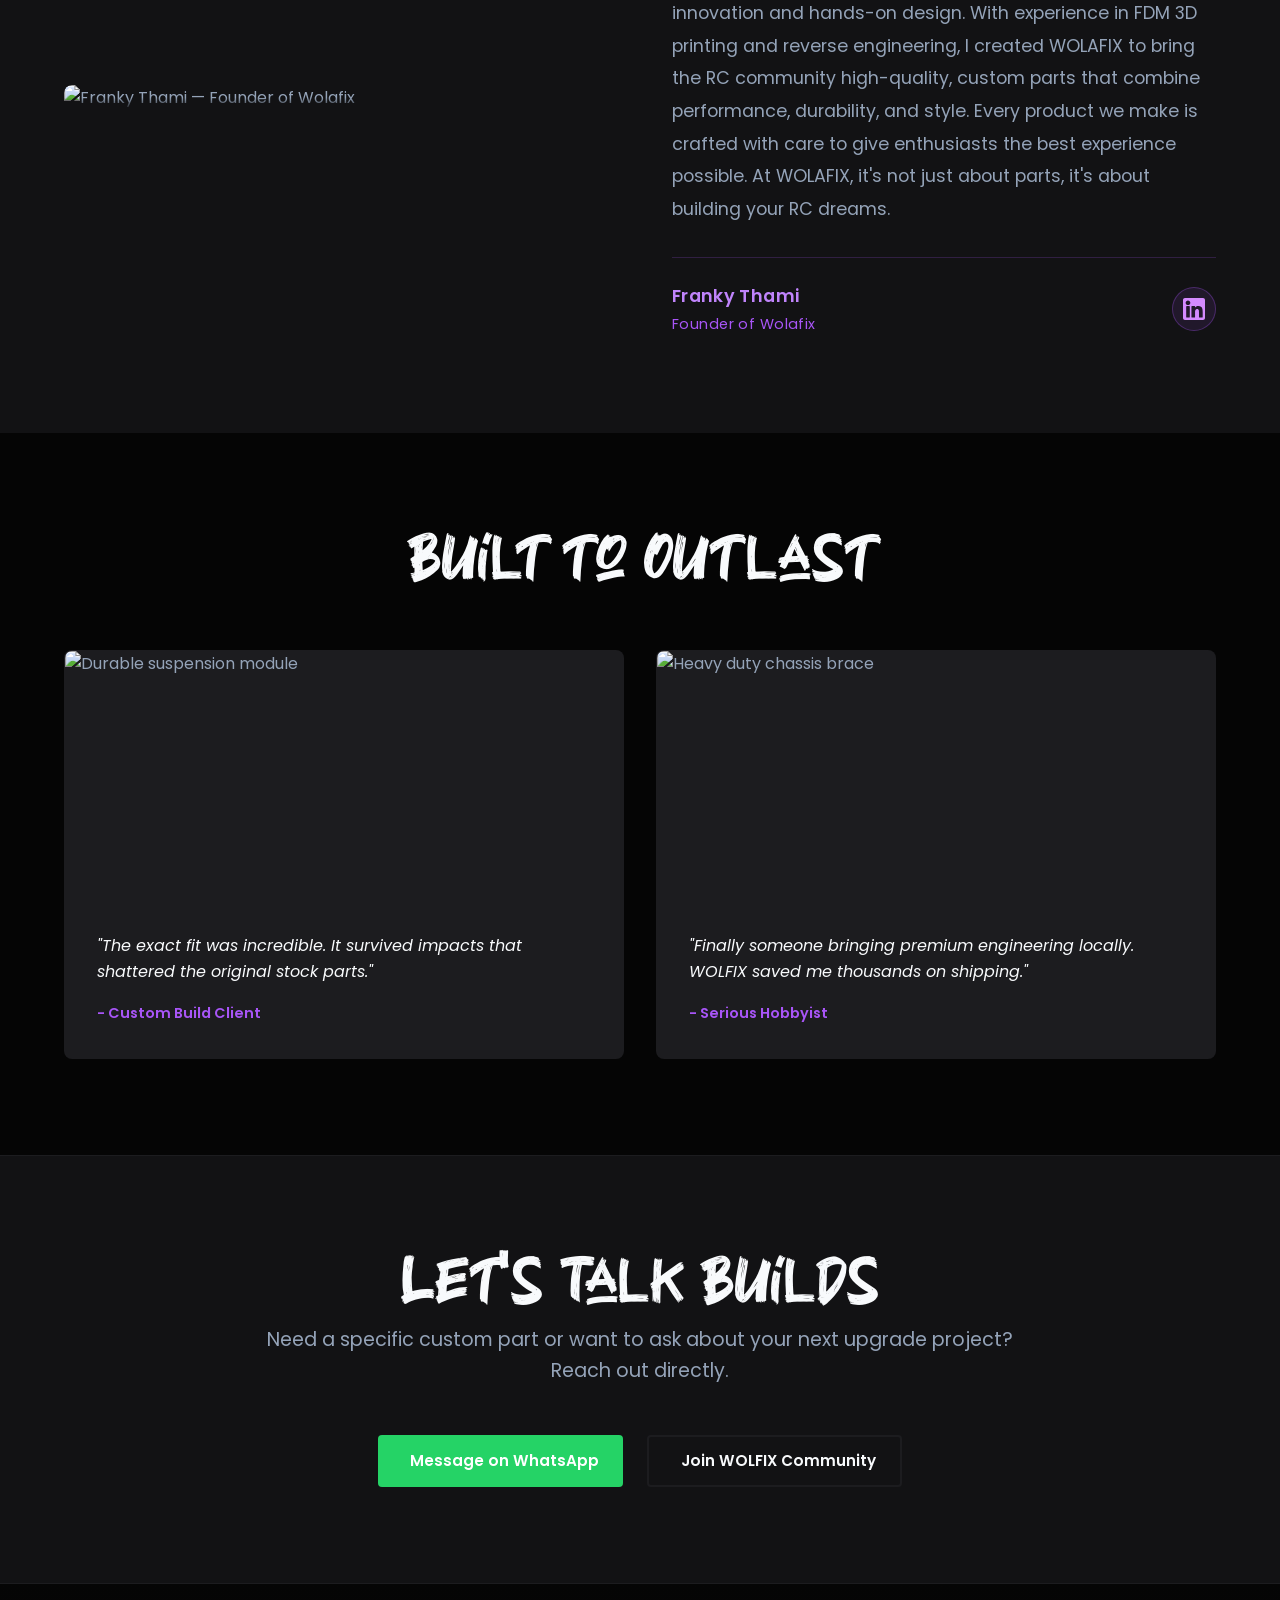
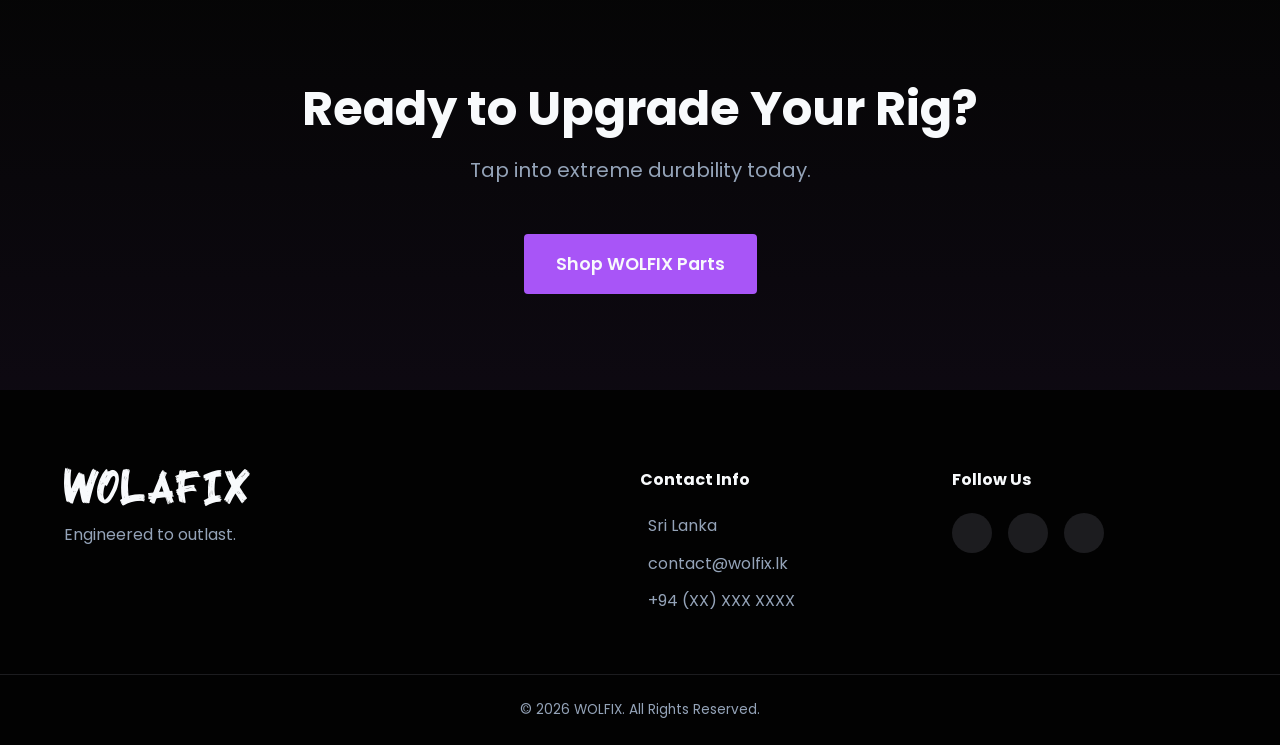
==== commit 3004fe1a: "my story added" ====
--- a/index.html
+++ b/index.html
@@ -265,26 +265,38 @@
 
             </div>
         </section>
-        <!-- Section 04.8: Full Image Showcase 2 -->
-        <section class="full-width-image hidden-section">
-            <img src="images/jp01.png" alt="WOLAFIX Custom RC Jeep Showcase Part 2" class="full-img">
+        <!-- Section 04.8: Full Image Showcase 2 with Magnetic Text -->
+        <section class="showcase-text-section hidden-section">
+            <img src="images/jp02.png" alt="Wolafix RC Jeep Built to Perform" class="full-img" loading="lazy">
+            <div class="showcase-text-overlay">
+                <p class="magnetic-text" id="magnetic-line-1">BUILT TO PERFORM</p>
+                <p class="magnetic-text" id="magnetic-line-2">DESIGNED TO</p>
+                <p class="magnetic-text" id="magnetic-line-3">STAND OUT</p>
+            </div>
         </section>
 
         <!-- Section 05: About the Founder -->
         <section id="about" class="about-founder hidden-section section-padding">
             <div class="container split-layout">
                 <div class="about-image-wrapper">
-                    <!-- Placeholder Founder Image -->
-                    <img src="images/founder-workshop.png" alt="WOLFIX Founder working in the lab" class="founder-img">
+                    <img src="images/me.jpg" alt="Franky Thami — Founder of Wolafix" class="founder-img" loading="lazy">
                 </div>
                 <div class="about-content">
-                    <h2 class="section-title">The WOLFIX Story</h2>
-                    <p>It started with a simple frustration: standard parts couldn't handle the strain, and replacing
-                        them cost a fortune in international shipping.</p>
-                    <p>At WOLFIX, we began reverse engineering weak factory components. By designing locally in Sri
-                        Lanka and printing with high-grade PLA PLUS, we achieved what imports couldn't—uncompromised
-                        durability without the massive overhead.</p>
-                    <p class="highlight-text">We don't just print parts; we engineer solutions.</p>
+                    <h2 class="section-title">The WOLAFIX Story</h2>
+                    <p class="font-poppins" style="line-height: 1.85; color: var(--color-text-ash); margin-bottom: 2rem;">
+                        As a mechanical engineer working across both electrical and mechanical domains, I've always been passionate about innovation and hands-on design. With experience in FDM 3D printing and reverse engineering, I created WOLAFIX to bring the RC community high-quality, custom parts that combine performance, durability, and style. Every product we make is crafted with care to give enthusiasts the best experience possible. At WOLAFIX, it's not just about parts, it's about building your RC dreams.
+                    </p>
+
+                    <!-- Founder credit row -->
+                    <div class="founder-credit">
+                        <div class="founder-names">
+                            <span class="founder-name font-poppins">Franky Thami</span>
+                            <span class="founder-title font-poppins">Founder of Wolafix</span>
+                        </div>
+                        <a href="https://www.linkedin.com/in/thamindu-vishwajith" target="_blank" rel="noopener" aria-label="Franky Thami on LinkedIn" class="linkedin-link">
+                            <img src="icon/linkedin-svgrepo-com.svg" alt="LinkedIn" class="linkedin-icon">
+                        </a>
+                    </div>
                 </div>
             </div>
         </section>
--- a/style.css
+++ b/style.css
@@ -432,6 +432,54 @@
 }
 
 /*=========================================
+  Section 04.8: Showcase with Magnetic Text
+=========================================*/
+.showcase-text-section {
+    position: relative;
+    width: 100%;
+    line-height: 0;
+}
+
+.showcase-text-section .full-img {
+    width: 100%;
+    height: auto;
+    display: block;
+}
+
+.showcase-text-overlay {
+    position: absolute;
+    top: 6%;
+    right: 4%;
+    text-align: right;
+    line-height: 1;
+}
+
+.magnetic-text {
+    font-family: 'BlackRocker', sans-serif;
+    font-size: clamp(3rem, 6.5vw, 7rem);
+    font-weight: normal;
+    color: #000000;
+    text-transform: uppercase;
+    letter-spacing: 0.04em;
+    margin: 0 0 0.1em 0;
+    line-height: 1.05;
+}
+
+.magnetic-text .char {
+    display: inline-block;
+    color: #000000;
+    transition: color 0.2s ease, text-shadow 0.2s ease;
+    will-change: color, text-shadow;
+}
+
+.magnetic-text .char.lit {
+    color: #ffffff;
+    text-shadow:
+        0 0 10px rgba(255,255,255,0.95),
+        0 0 25px rgba(255,255,255,0.5);
+}
+
+/*=========================================
   Section 04: Features
 =========================================*/
 .features {
@@ -684,6 +732,65 @@
     font-size: 1.25rem !important;
     border-left: 3px solid var(--color-primary-purple);
     padding-left: 1rem;
+}
+
+.founder-credit {
+    display: flex;
+    align-items: center;
+    justify-content: space-between;
+    gap: 1.5rem;
+    margin-top: 0.5rem;
+    padding-top: 1.5rem;
+    border-top: 1px solid rgba(168, 85, 247, 0.2);
+}
+
+.founder-names {
+    display: flex;
+    flex-direction: column;
+    gap: 0.2rem;
+}
+
+.founder-name {
+    font-size: 1.1rem;
+    font-weight: 600;
+    color: #c084fc;
+    letter-spacing: 0.02em;
+}
+
+.founder-title {
+    font-size: 0.9rem;
+    font-weight: 400;
+    color: #a855f7;
+    letter-spacing: 0.03em;
+}
+
+.linkedin-link {
+    display: flex;
+    align-items: center;
+    justify-content: center;
+    width: 44px;
+    height: 44px;
+    border-radius: 50%;
+    background: rgba(168, 85, 247, 0.1);
+    border: 1px solid rgba(168, 85, 247, 0.3);
+    transition: background var(--transition-smooth), transform var(--transition-fast);
+    flex-shrink: 0;
+}
+
+.linkedin-link:hover {
+    background: rgba(168, 85, 247, 0.3);
+    transform: scale(1.12);
+}
+
+.linkedin-icon {
+    width: 22px;
+    height: 22px;
+    filter: invert(60%) sepia(60%) saturate(400%) hue-rotate(230deg) brightness(110%);
+    transition: filter var(--transition-fast);
+}
+
+.linkedin-link:hover .linkedin-icon {
+    filter: invert(80%) sepia(60%) saturate(500%) hue-rotate(230deg) brightness(120%);
 }
 
 /*=============================================================================
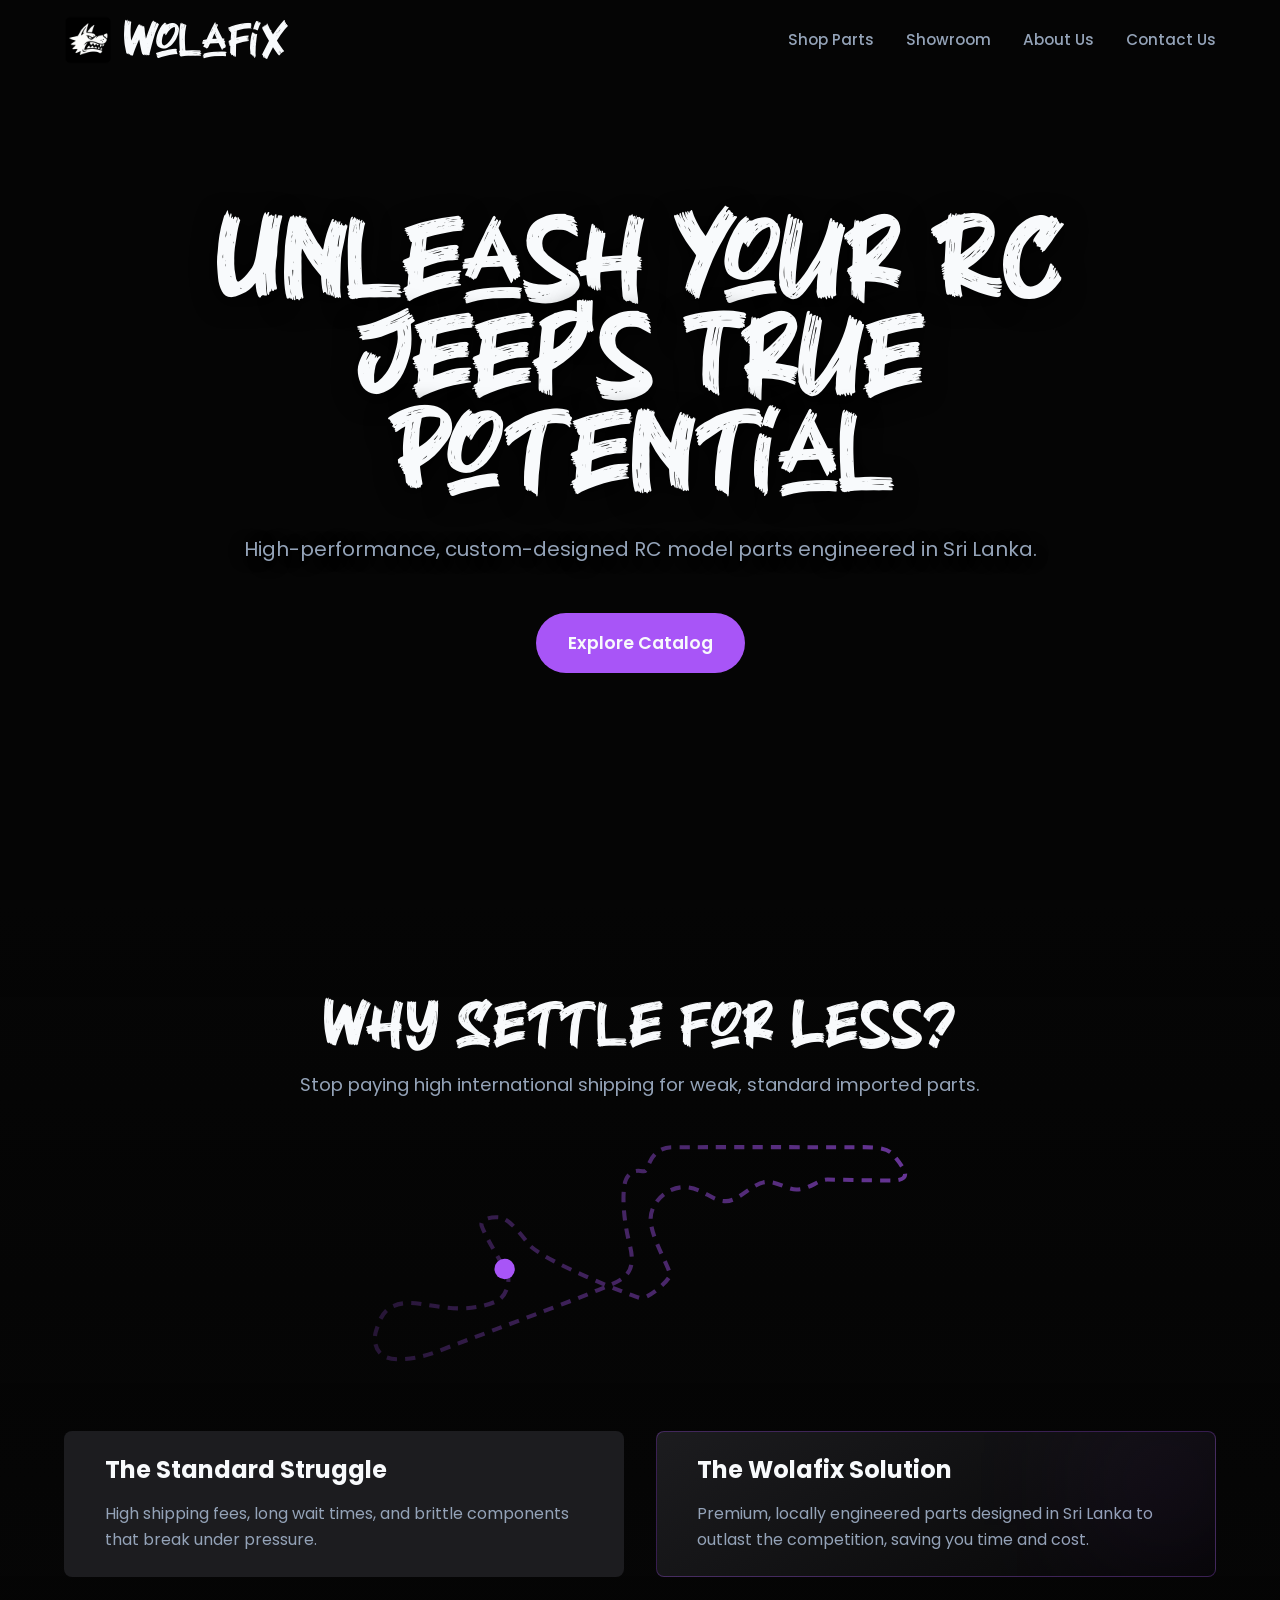
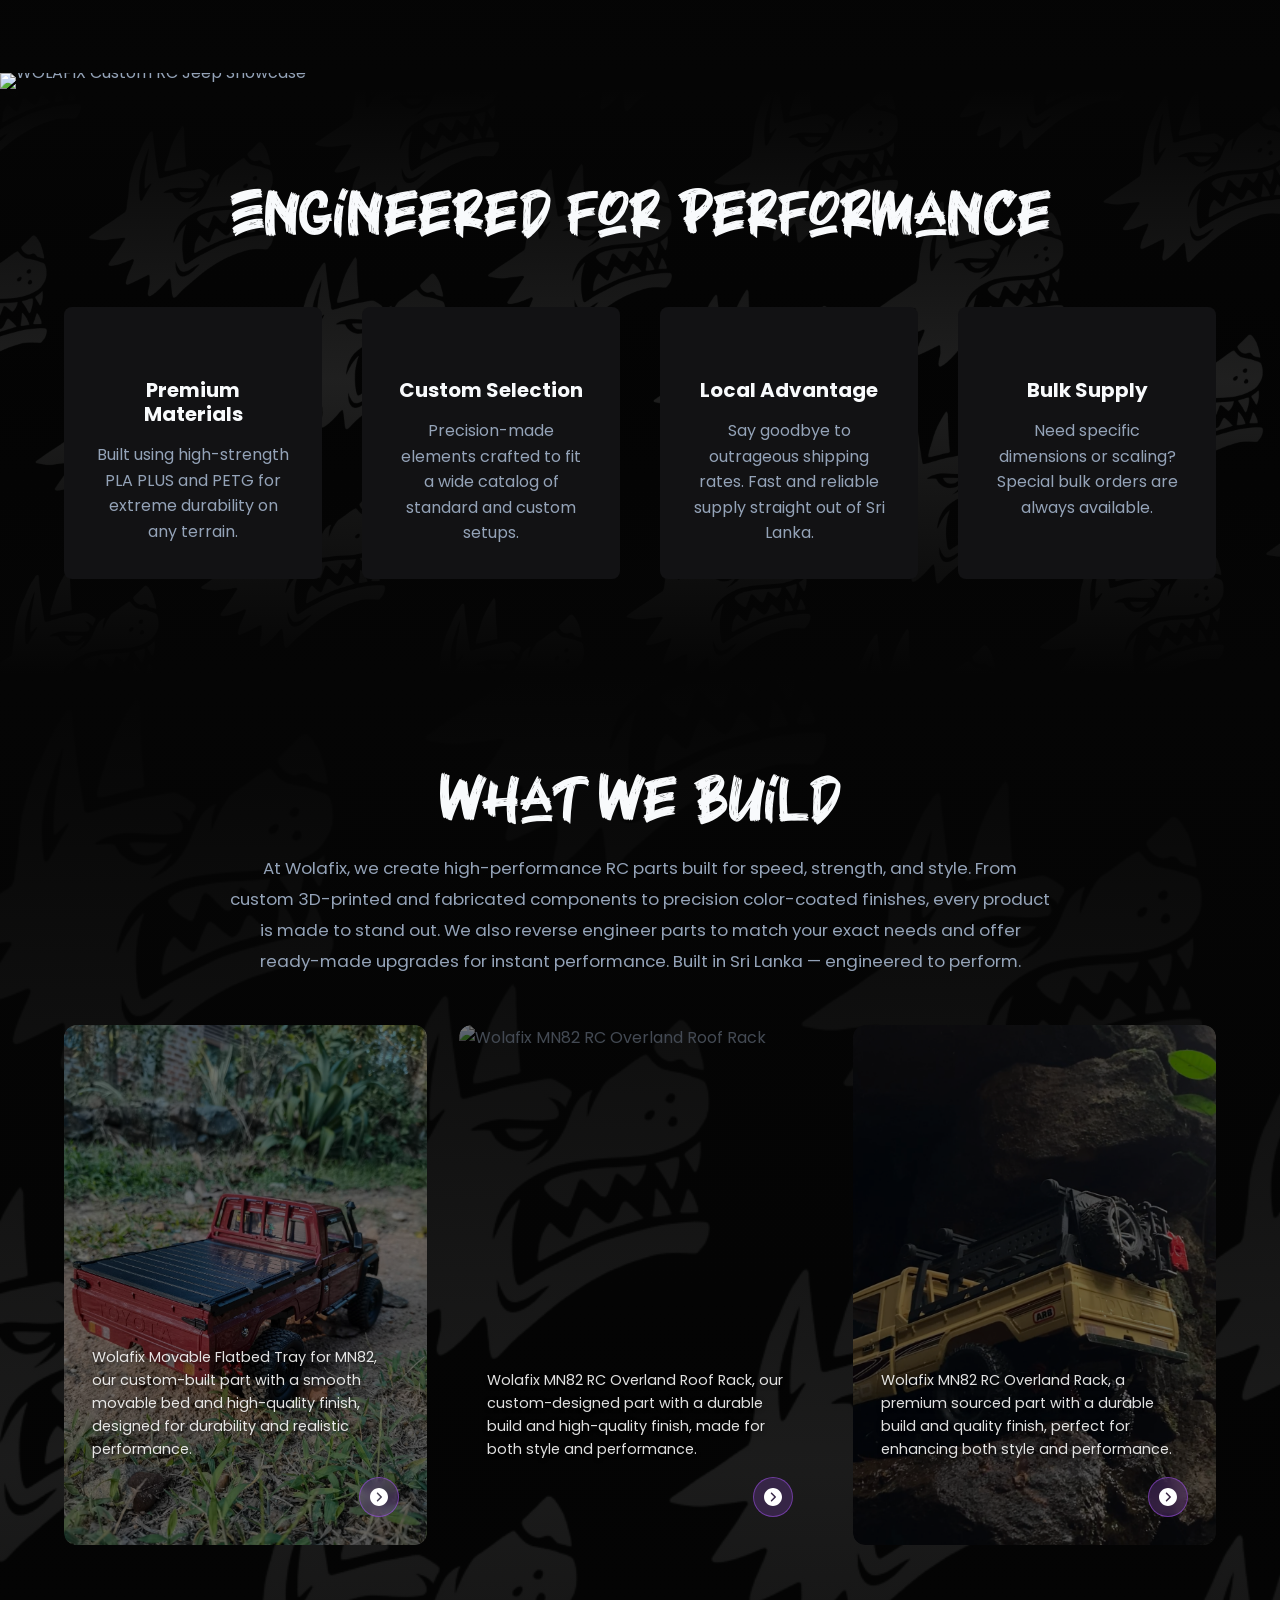
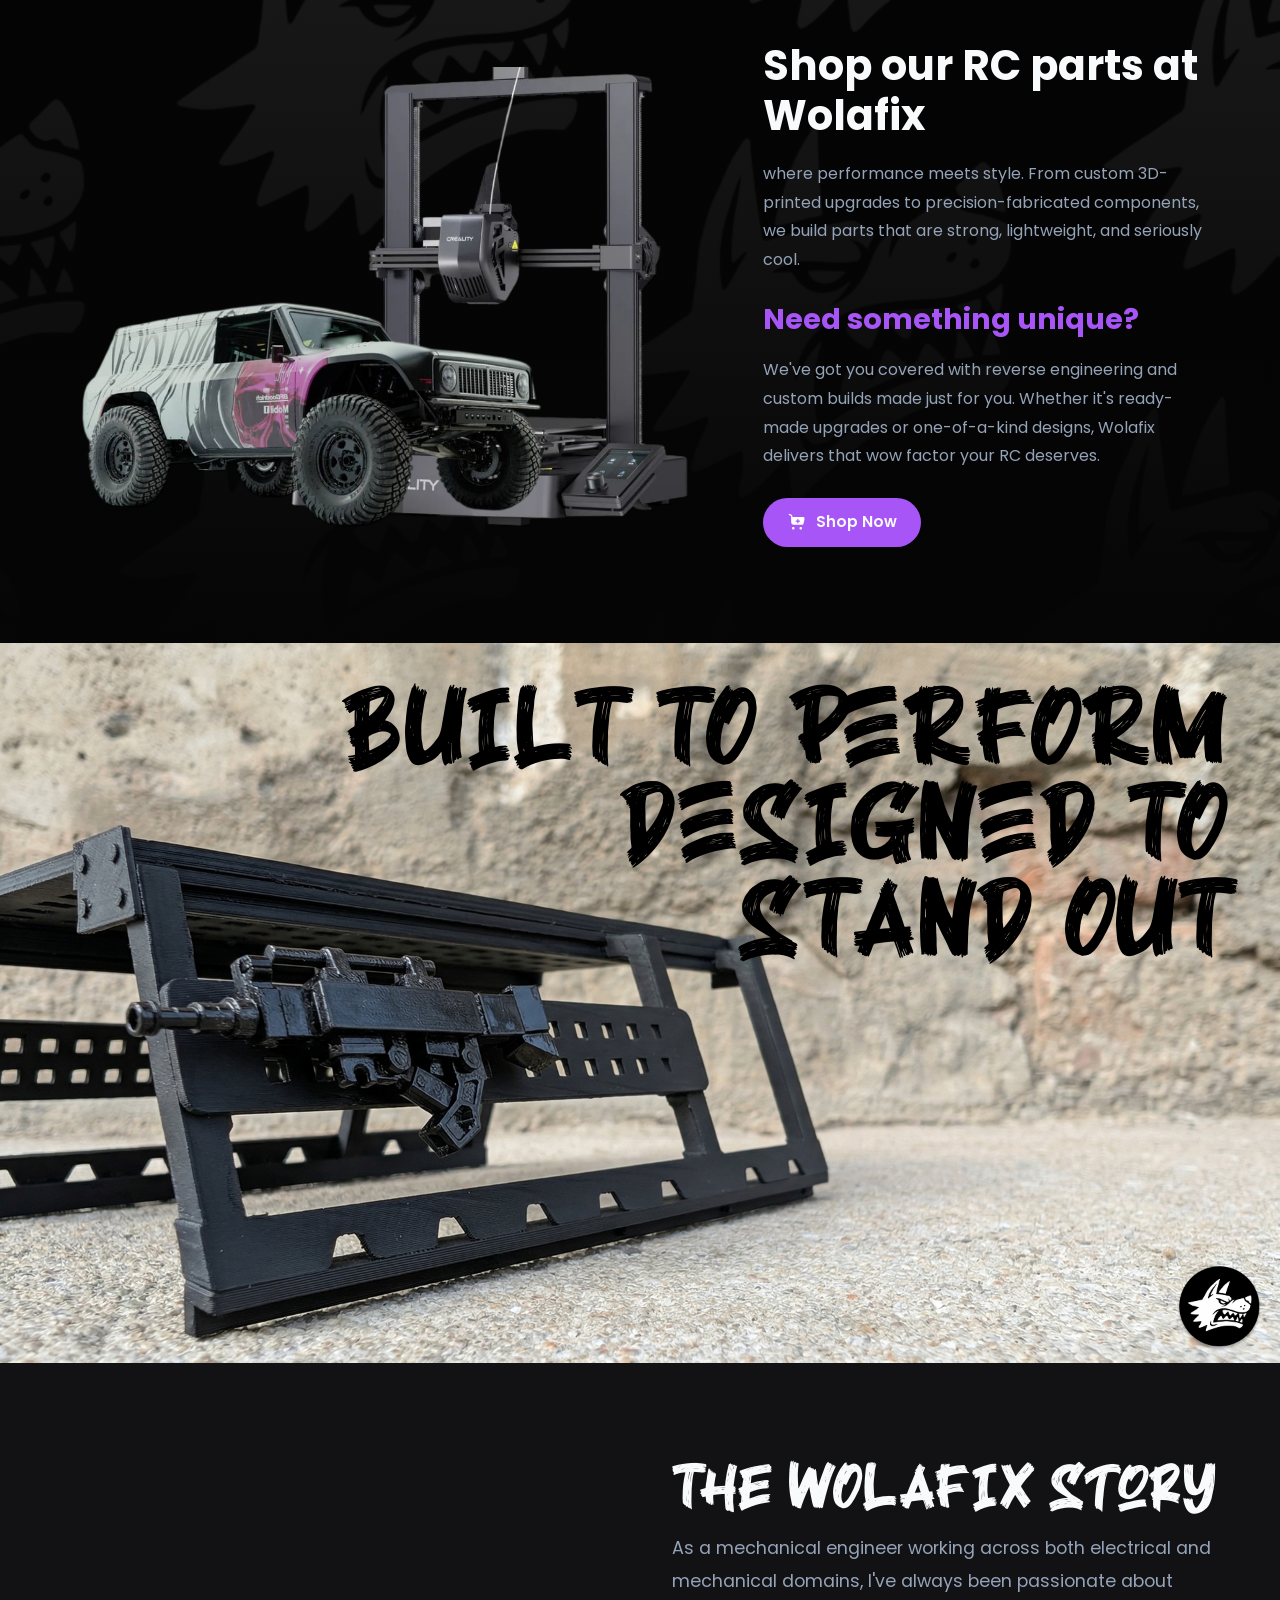
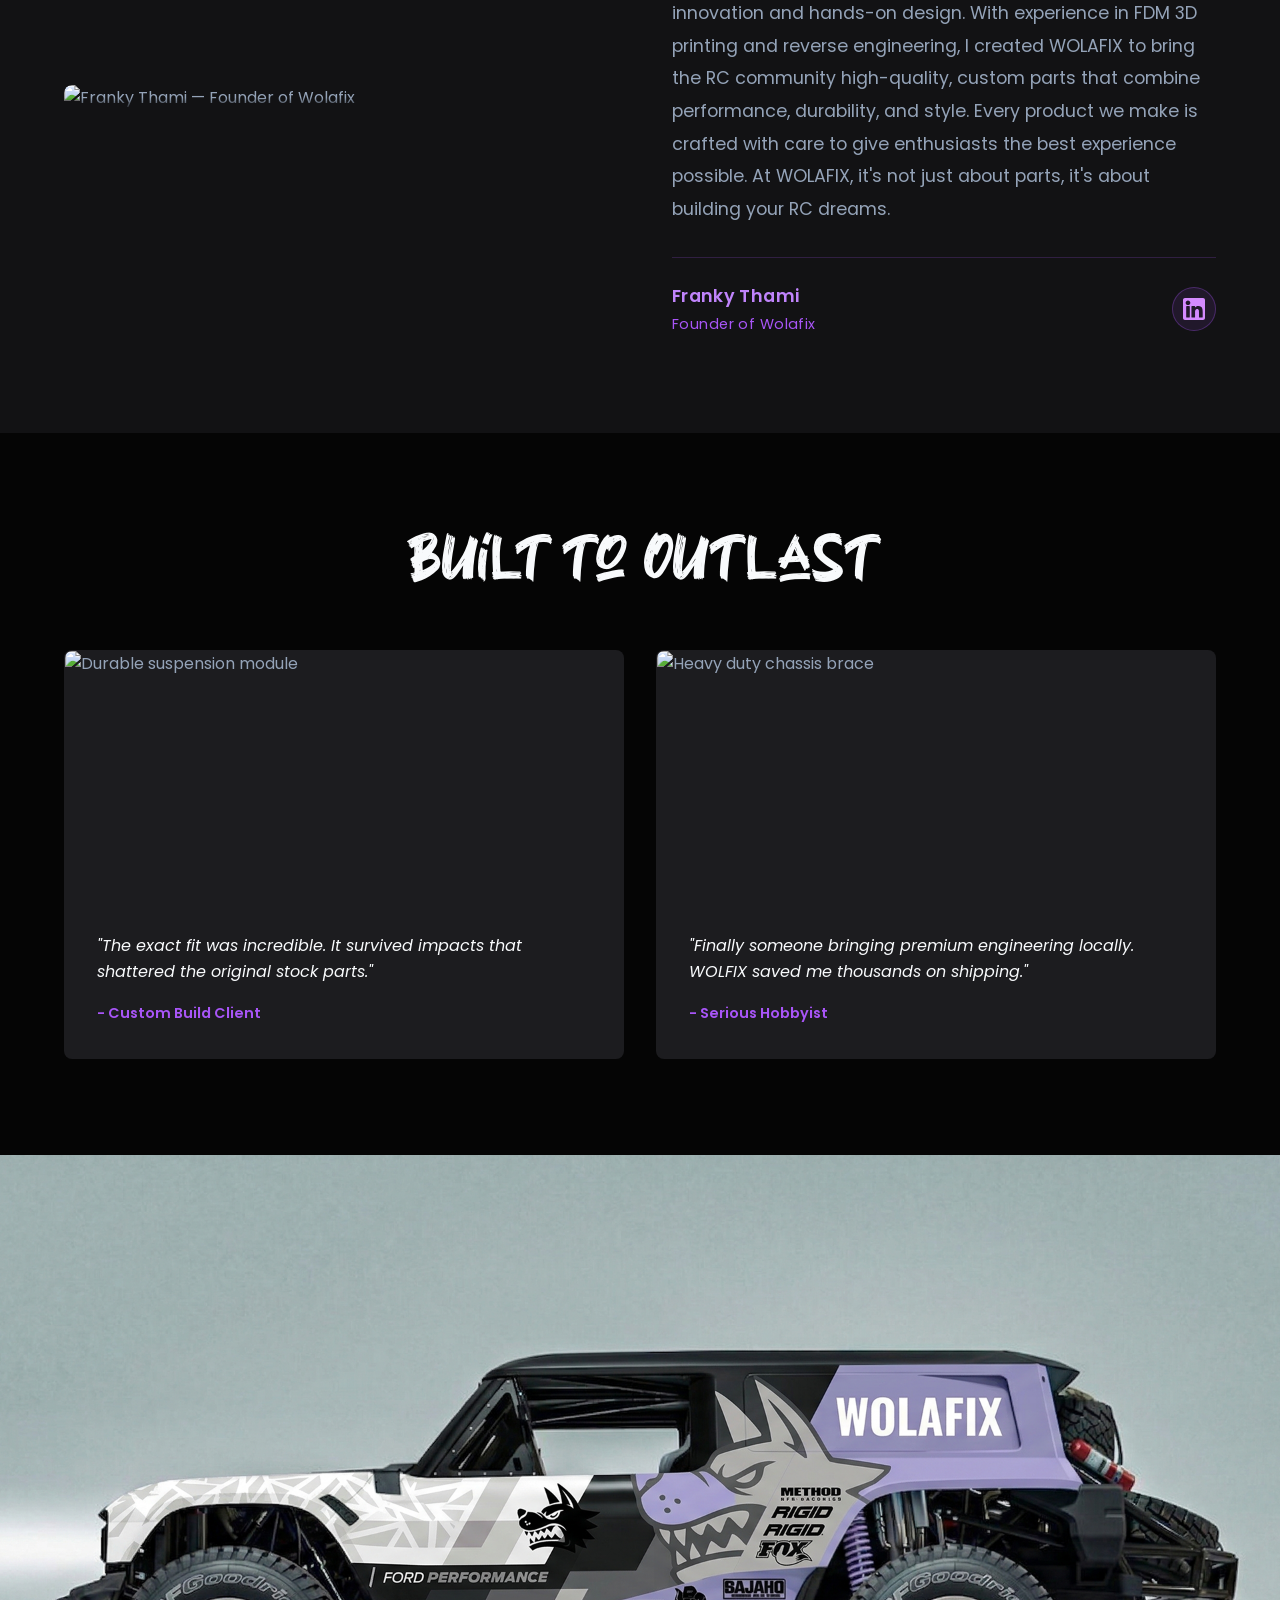
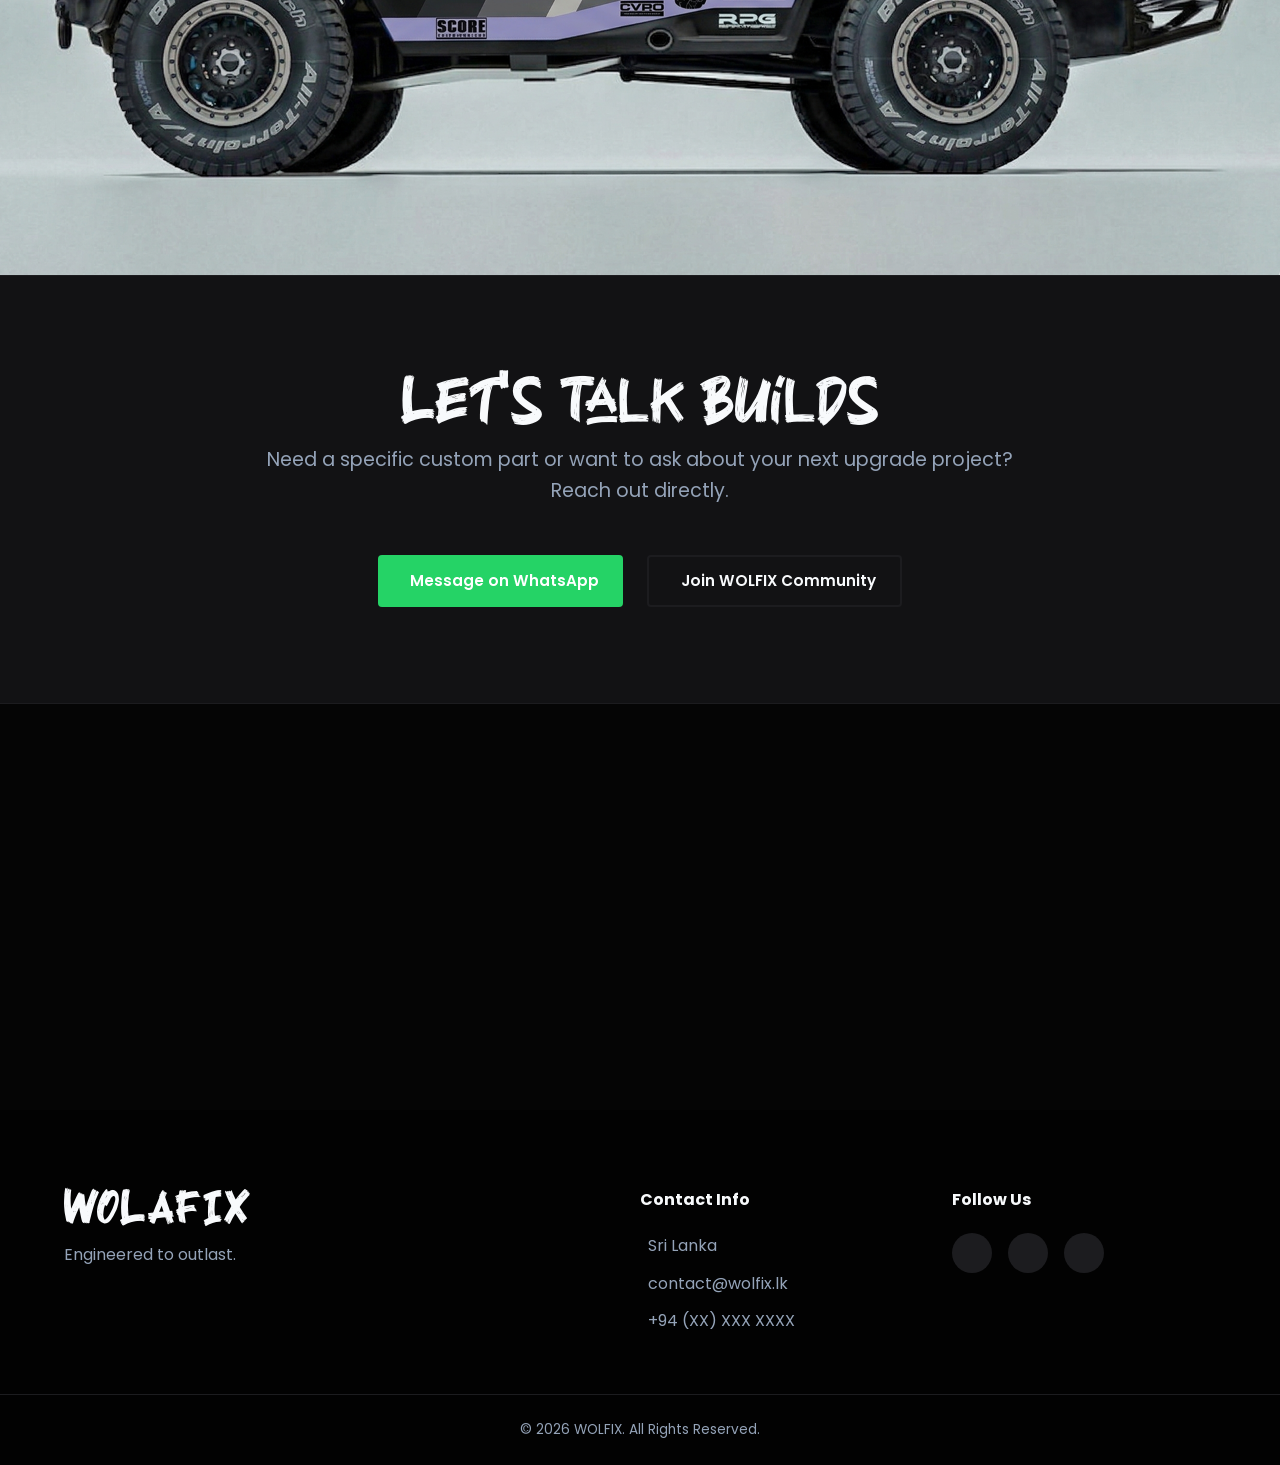
==== commit 2ed59c3a: "vehicle image added" ====
--- a/index.html
+++ b/index.html
@@ -326,6 +326,11 @@
             </div>
         </section>
 
+        <!-- Section 06.8: Full Image Showcase 3 -->
+        <section class="full-width-image hidden-section">
+            <img src="images/jp03.png" alt="Wolafix RC Build Showcase" class="full-img" loading="lazy">
+        </section>
+
         <!-- Section 07: Contact Us -->
         <section id="contact" class="contact hidden-section section-padding">
             <div class="container text-center max-w-lg">
